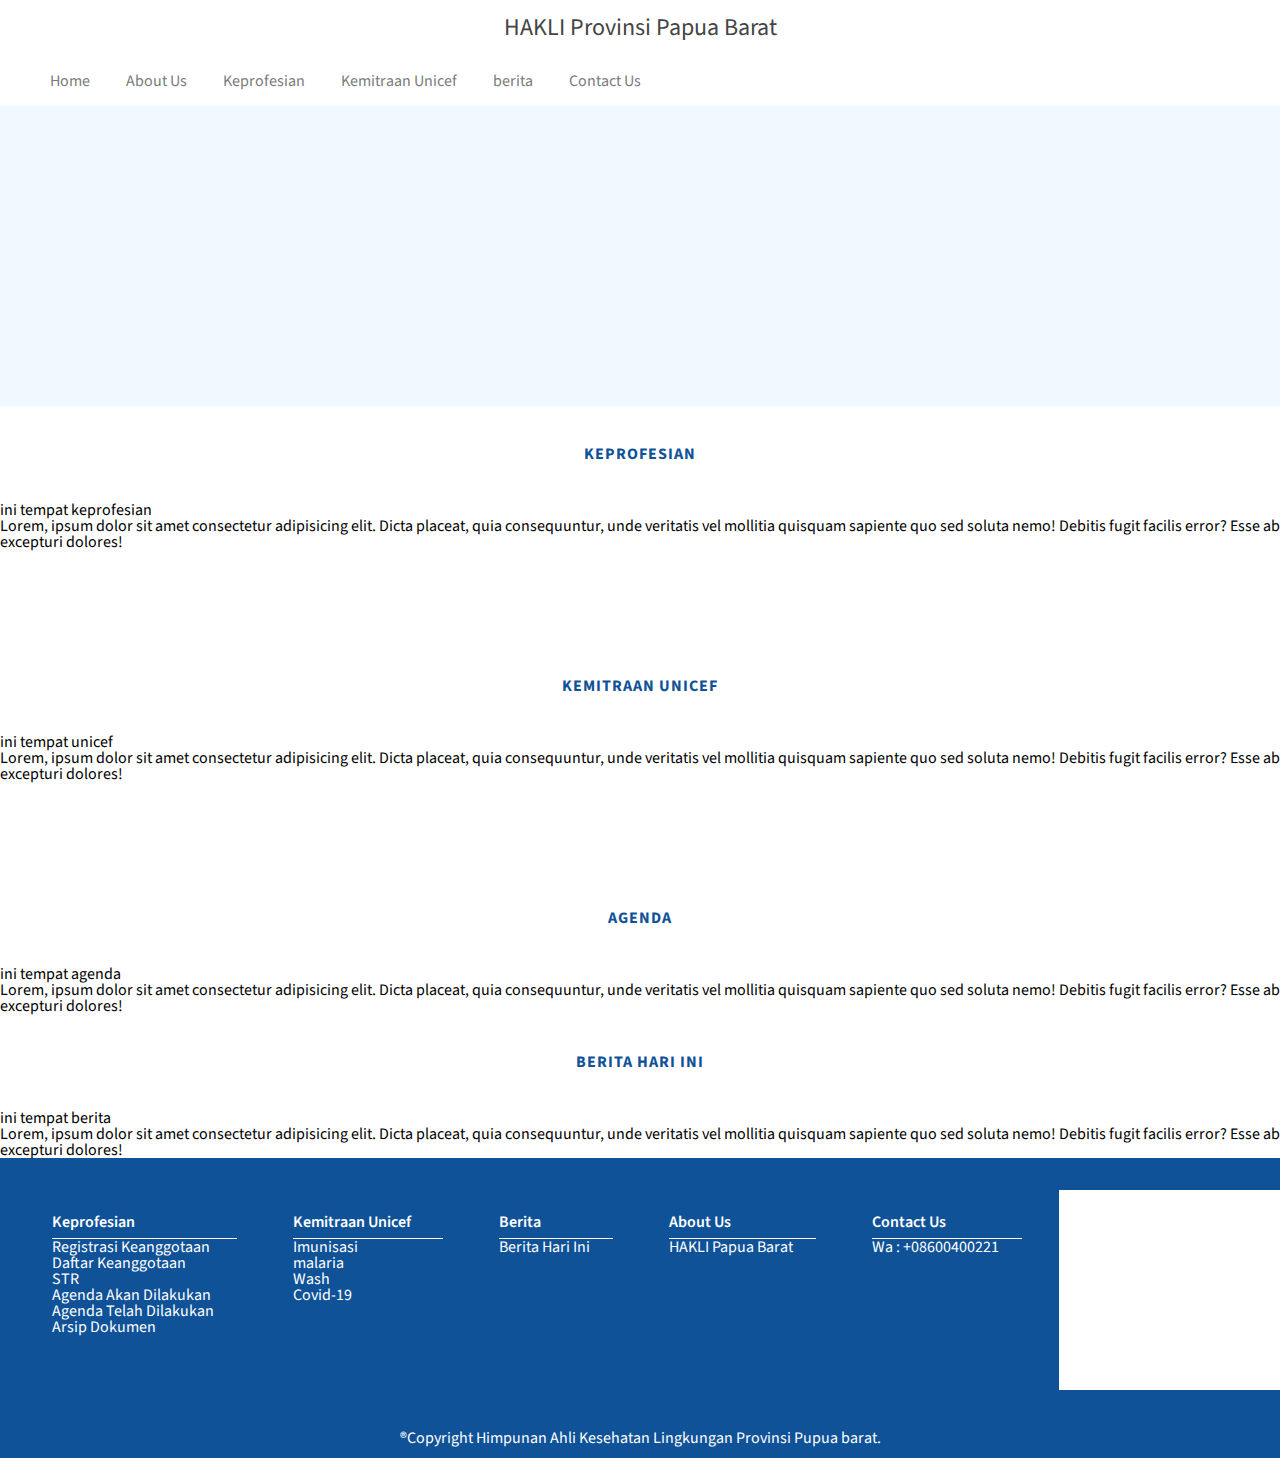
==== index.html @ b2d725c1 "migrasi file" ====
<!DOCTYPE html>
<html lang="en">

<head>

    <!-- Meta -->


    <meta charset="UTF-8">
    <meta http-equiv="X-UA-Compatible" content="IE=edge">
    <meta name="viewport" content="width=device-width, initial-scale=1.0">
    <meta name="description" content="Blog Site Template">
    <meta name="author" content="https://www.instagram.com/naufal_sunandar/">
    <!-- <link rel="shortcut icon" href="images/logo.png"> -->
    <title>Hakli template</title>

    <!-- reset CSS -->
    <link rel="stylesheet" href="./css/reset.css">

    <!-- Boostrap CSS -->
    <link href="https://cdn.jsdelivr.net/npm/bootstrap@5.1.1/dist/css/bootstrap.min.css" rel="stylesheet"
        integrity="sha384-F3w7mX95PdgyTmZZMECAngseQB83DfGTowi0iMjiWaeVhAn4FJkqJByhZMI3AhiU" crossorigin="anonymous">

    <!-- Costom CSS -->
    <link rel="stylesheet" href="./css/app.css">

    <!-- Costom font -->
    <link rel="preconnect" href="https://fonts.googleapis.com">
    <link rel="preconnect" href="https://fonts.gstatic.com" crossorigin>
    <link
        href="https://fonts.googleapis.com/css2?family=Source+Sans+Pro:ital,wght@0,200;0,300;0,400;0,600;0,700;0,900;1,200;1,300;1,400;1,600;1,700;1,900&display=swap"
        rel="stylesheet">

    <!-- script -->
    <script src="https://code.jquery.com/jquery-3.5.0.js"></script>

</head>

<body>

    <!-- tablet and desktop navbar -->
    <section class="kepala">
        <h2 class="tulisan-kepala">HAKLI Provinsi Papua Barat </h2>
    </section>
    <nav class="menubar">

        <a href="#">Home</a>
        <a href="#">About Us</a>
        <div class="dropdown">
            <a href="#">Keprofesian</a>
            <div class="kotak-dropdown">
                <section class="kiri">
                    <h3>Keanggotaaan</h3>
                    <a href="#">Registrasi Keanggotaan</a>
                    <a href="#">Daftar Keanggotaan</a>
                    <a href="#">STR</a>
                    <h3>Agenda</h3>
                    <a href="#">Agenda Akan Dilakukan</a>
                    <a href="#">Agenda Telah Dilakukan</a>
                    <h3>Dokumen</h3>
                    <a href="#">Arsip Dokumen</a>
                </section>
                <section class="kanan">
                    <img src="./images/unicef.png" alt="">
                </section>

            </div>
        </div>
        <div class="dropdown">
            <a href="#">Kemitraan Unicef</a>
            <div class="kotak-dropdown">
                <section class="kiri">
                    <h3>Program</h3>
                    <a href="#">Imunisasi</a>
                    <a href="#">Malaria</a>
                    <a href="#">Wash</a>
                    <a href="#">Covid-19</a>
                </section>
                <section class="kanan">
                    <img src="./images/unicef.png" alt="">
                </section>

            </div>
        </div>

        <a href="#">berita</a>
        <a href="#">Contact Us</a>
    </nav>
    <!-- mobile navbar -->
    <nav class="navbar navbar-expand-lg navbar-light">
        <div class="container-fluid">
            <a class="navbar-brand" href="#">HAKLI Papua Barat</a>
            <button class="navbar-toggler" type="button" data-bs-toggle="collapse"
                data-bs-target="#navbarSupportedContent" aria-controls="navbarSupportedContent" aria-expanded="false"
                aria-label="Toggle navigation">
                <span class="navbar-toggler-icon"></span>
            </button>
            <div class="collapse navbar-collapse" id="navbarSupportedContent">
                <ul class="navbar-nav me-auto mb-2 mb-lg-0">
                    <li class="nav-item">
                        <a class="nav-link" href="#">Home</a>
                    </li>
                    <li class="nav-item">
                        <a class="nav-link" href="#">About Us</a>
                    </li>
                    <li class="nav-item dropdown">
                        <a class="nav-link dropdown-toggle" href="#" id="navbarDropdown" role="button"
                            data-bs-toggle="dropdown" aria-expanded="false">
                            Keprofesian
                        </a>
                        <ul class="dropdown-menu" aria-labelledby="navbarDropdown">
                            <li>
                                <h3>Keanggotaan</h3>
                            </li>
                            <li><a class="dropdown-item" href="#">Registrasi Keanggotaan</a></li>
                            <li><a class="dropdown-item" href="#">Daftar Keanggotaan</a></li>
                            <li><a class="dropdown-item" href="#">STR</a></li>
                            <li>
                                <hr class="dropdown-divider">
                            </li>
                            <li>
                                <h3>Agenda</h3>
                            </li>
                            <li><a class="dropdown-item" href="#">Agenda Akan Dilakukan</a></li>
                            <li><a class="dropdown-item" href="#">Agenda Telah Dilakukan</a></li>
                            <li><a class="dropdown-item" href="#">Arsip Dokumen</a></li>
                        </ul>
                    </li>
                    <li class="nav-item dropdown">
                        <a class="nav-link dropdown-toggle" href="#" id="navbarDropdown" role="button"
                            data-bs-toggle="dropdown" aria-expanded="false">
                            Kemitraan Unicef
                        </a>
                        <ul class="dropdown-menu" aria-labelledby="navbarDropdown">
                            <li>
                                <h3>Program</h3>
                            </li>
                            <li><a class="dropdown-item" href="#">Imunisasi</a></li>
                            <li><a class="dropdown-item" href="#">Malaria</a></li>
                            <li><a class="dropdown-item" href="#">Wash</a></li>
                            <li><a class="dropdown-item" href="#">Covid-19</a></li>

                        </ul>
                    </li>
                    <li class="nav-item">
                        <a class="nav-link" href="#">berita</a>
                    </li>
                    <li class="nav-item">
                        <a class="nav-link" href="#">Contact Us</a>
                    </li>
                </ul>
                <form class="d-flex">
                    <input class="form-control me-2" type="search" placeholder="Search" aria-label="Search">
                    <button class="btn btn-outline-success" type="submit">Search</button>
                </form>
            </div>
        </div>
    </nav>

    <!-- ex -->
    <header class="container-fluid header">

    </header>

    <main class="container-fluid main">

        <!-- di bawah adalah space Dynamic -->
        <section class="container-fluid keprofesian">
            <h2>
                KEPROFESIAN
            </h2>
            <p>
                ini tempat keprofesian
            </p>
            <p>
                Lorem, ipsum dolor sit amet consectetur adipisicing elit. Dicta placeat, quia consequuntur, unde
                veritatis vel mollitia quisquam sapiente quo sed soluta nemo! Debitis fugit facilis error? Esse ab
                excepturi dolores!
            </p>
        </section>

        <!-- di atas adalah space Dynamic -->
        <section class="container-fluid unicef">
            <h2>
                KEMITRAAN UNICEF
            </h2>
            <p>
                ini tempat unicef
            </p>
            <p>
                Lorem, ipsum dolor sit amet consectetur adipisicing elit. Dicta placeat, quia consequuntur, unde
                veritatis vel mollitia quisquam sapiente quo sed soluta nemo! Debitis fugit facilis error? Esse ab
                excepturi dolores!

            </p>
        </section>

        <!-- di bawah adalah space Dynamic  -->
        <section class="container-fluid agenda">
            <h2>
                AGENDA
            </h2>
            <p>
                ini tempat agenda
            </p>
            <p>
                Lorem, ipsum dolor sit amet consectetur adipisicing elit. Dicta placeat, quia consequuntur, unde
                veritatis vel mollitia quisquam sapiente quo sed soluta nemo! Debitis fugit facilis error? Esse ab
                excepturi dolores!
            </p>
        </section>
        <section class="container-fluid berita">
            <H2>
                BERITA HARI INI
            </H2>
            <p>
                ini tempat berita
            </p>
            <p>
                Lorem, ipsum dolor sit amet consectetur adipisicing elit. Dicta placeat, quia consequuntur, unde
                veritatis vel mollitia quisquam sapiente quo sed soluta nemo! Debitis fugit facilis error? Esse ab
                excepturi dolores!
            </p>

        </section>
        <!-- di atas adalah space Dynamic -->
    </main>

    <footer class="container-fluid footer">
        <section class="informasi">
            <section class="navigation">
                <section class="sub-nav">
                    <h3>Keprofesian</h3>

                    <a href="#">Registrasi Keanggotaan</a>
                    <a href="#">Daftar Keanggotaan</a>
                    <a href="#">STR</a>
                    <a href="#">Agenda Akan Dilakukan</a>
                    <a href="#">Agenda Telah Dilakukan</a>
                    <a href="#">Arsip Dokumen</a>
                </section>

                <section class="sub-nav">
                    <h3>Kemitraan Unicef</h3>
                    <a href="#">Imunisasi</a>
                    <a href="#">malaria</a>
                    <a href="#">Wash</a>
                    <a href="#">Covid-19</a>
                </section>

                <section class="sub-nav">
                    <h3>Berita</h3>
                    <a href="#">Berita Hari Ini</a>
                </section>
                <section class="sub-nav">
                    <h3>About Us</h3>
                    <a href="#">HAKLI Papua Barat</a>

                </section>
                <section class="sub-nav">
                    <h3>Contact Us</h3>
                    <p>Wa : +08600400221</p>
                </section>

            </section>
            <section class="logo">
                <p>
                    ini tempat logo hakli
                </p>
            </section>
        </section>
        <section class="container-fluid copyright">
            <p>
                ®Copyright Himpunan Ahli Kesehatan Lingkungan Provinsi Pupua barat.
            </p>

        </section>

    </footer>

    <!-- Boostrap JS -->
    <script src="https://cdn.jsdelivr.net/npm/@popperjs/core@2.9.3/dist/umd/popper.min.js"
        integrity="sha384-W8fXfP3gkOKtndU4JGtKDvXbO53Wy8SZCQHczT5FMiiqmQfUpWbYdTil/SxwZgAN"
        crossorigin="anonymous"></script>
    <script src="https://cdn.jsdelivr.net/npm/bootstrap@5.1.1/dist/js/bootstrap.min.js"
        integrity="sha384-skAcpIdS7UcVUC05LJ9Dxay8AXcDYfBJqt1CJ85S/CFujBsIzCIv+l9liuYLaMQ/"
        crossorigin="anonymous"></script>

</body>

</html>
---- css/app.css ----
/* Small devices (landscape phones, 576px and up) */
@media (min-width: 375px) {

    .main{
        width: 100%;
    }

    body{
        font-family: 'Source Sans Pro', sans-serif;
    
    }
    
    container-fluid{
        min-height: 200px;
        background-color: antiquewhite;
    }
    
    
    h1, h2, h3{
        font-family: 'Source Sans Pro', sans-serif;
    }
    
    main{
        min-height: 500px;
    }
    
    main .tulisan{
        padding: 3em;
    
    }

    /* navigasi default dan hp */
    .menubar{
        display: flex;
        flex-direction: row;
        align-items: center;
        justify-content: flex-start;
        background-color: #ffffff;
        padding: 0 2rem;
        min-height: 50px;
        /* border-bottom: 1px solid rgba(112, 195, 255, 0.507); */
       
    
    }
    
    nav a{
        
        height: auto;
        font-size: medium;
        font-weight: 400;
        text-decoration: none;
        padding: 0 10px;
        /* background-color: pink; */
        margin: 0.5rem ;
        color: rgb(123, 123, 123);
        /* background-color: #b64a4a; */
        margin-top: 0;
        margin-bottom: 0;
    
        /* experiment */
        /* background-color: red; */
        display: flex;
        justify-content: center;
        align-items: center;
        /* min-height: 50px; */
        padding: 0 10px;
    }
    
    nav a:hover{
       
        color: rgb(123, 123, 123);
         /* experiment */
        /* background-color: rgb(255, 255, 255); */
    }
    
    
    .dropdown a{
        margin-top: 0;
        margin-bottom: 0;
    }
    
    .kiri h3{
    font-size: medium;
    font-weight: 600;
    margin-bottom: 0;
    color: #71c4ff;
    
    }
    
    
    
    .kotak-dropdown a{
    color: rgb(32, 117, 190);
    height: 2rem;
    }
    
    .kotak-dropdown{
        border-top: 3px solid #71c4ff;
        display: none;
        position: absolute;
        /* top: 40px; */
        min-width: 600px;
        height: auto;
        background-color: rgb(248, 248, 248);
        margin-right: 100px;
        
       
    }
    
    .dropdown:hover .kotak-dropdown {
        display: flex;
        box-shadow: 8px 8px 5px 0.8px rgba(157, 157, 245, 0.1);
        
    
    }
    
    .kotak-dropdown .kiri{
        display: flex;
        flex-grow: 1;
        flex-direction: column;
        background-color: #FBFBFB;
        padding: 1em;
        /* padding-right: 3em; */

    }
    
    .kotak-dropdown .kiri a{
        color :rgb(123, 123, 123);
        display: flex;
        align-items: center;
        justify-content: flex-start;
        margin: 0.1rem;
        font-size: medium;
        font-weight: 400;
        text-decoration: none;
        padding: 10px 20px;
        /* transition: background-color 0.3s, color 0.3s; */
      
     
    }
    .kotak-dropdown .kiri a:hover{
        background-color: #71c4ff;
        color: white;
     
    }
    
    .kotak-dropdown .kanan{
        display: flex;
        flex-grow: 1;
        flex-direction: column;
        background-color: rgb(255, 255, 255);
        align-items: center;
        justify-content: center;
        /* min-width: 100px;
        min-height: 100px; */
        padding: 3em 1em;
    }

    img{
        width: 10rem;
    }

    /* ini kalau jadi */
    .kepala{
        display: flex;
        align-items: center;
        justify-content: center;
        padding: 1rem;
        background-color: #ffffff;
        /* border-bottom: 3px solid rgb(241, 241, 241) ; */

    }

    .tulisan-kepala{
        color: rgb(68, 68, 68);
        font-size: 1.5rem;
        font-weight: 400;
        
}
    /* navigasi tablet dan desktop */


    .bg-light{
        background-color: white;
    }
    
    .navbar-toggler {
    border: 0;
    }
    .navbar-light .navbar-toggler{
        border-color: 0;
    }
    
    



    main .tulisan p{
    
    }
    .main h2{
        text-align: center;
        letter-spacing: 1px;
        font-weight: 700;
        color: #0F5298;
        margin-bottom: 1rem;
        padding: 0.5em 0.8em;
        margin : 2em;
    
    }
    
    .header{
        display: flex;
        align-items: flex-start;
        justify-content: end;
        background-color:#f0f9ff;
        min-height: 300px;
        padding: 0;
    }
    
    
    
    .main{
        background-color: white;
    }
    
    .keprofesian{
        min-height: 200px;
    }
    
    .unicef{
        min-height: 200px;
    }
    
    .agenda{
        background-color: rgb(255, 255, 255);
        min-height: 100px;
    }
    
    .berita{
        min-height: 100px;
    }
    
    .footer{
        display: flexbox;
        flex-direction: row;
        flex-wrap: wrap;
        justify-content:space-between;
        background-color: #0F5298;
        min-height: 300px;
    
        padding: 0;
    }
    
    .footer p{
        color: white;
    }
    
    .informasi{
        width: 100%;
        min-height: 200px;
        margin: 0 auto;
        display: flex;
        flex-direction: row;
        justify-content:space-between;
        flex-wrap: wrap;
        padding: 2rem;
    
    }
    
    .navigation{
        flex-grow: 1;
        margin: 0;
        display: flex;
        flex-direction: row;
        justify-content:flex-start;
        align-items: flex-start;
        flex-wrap: wrap;
    }
    
    
    .navigation .sub-nav{
    display: flex;
    flex-wrap: wrap;
    flex-direction: column;
    margin: 0 20px;
    padding-right: 1em;
    min-height:max-content;

    }
    
    .navigation .sub-nav > h3{
        color: rgb(255, 255, 255);
        font-size: medium;
        font-weight: 600;
        border-bottom: 0.5px solid white;
        padding: 0.5em;
        
    }
    .navigation .sub-nav a{
        text-decoration: none;
        color: white;
    }
    .navigation .sub-nav a:hover{
        text-decoration: underline;
    }
    
    
    .logo{
        display: flex;
        flex-grow: 1;
    
        min-height: 200px;
        background-color: white;
    
    }
    
    .copyright{
        display: flex;
        justify-content: center;
        align-items: center;
        flex-wrap: wrap;
    }
    
    .copyright p{
       text-align: center;
       margin-bottom: 0;
       padding: 0.5em;
      
    }

    /* ini krusial */
    .keren{
        height: 100px;
        width: 100px;
        background-color: red;
        visibility: hidden;
        
    }

    /* ini krusial */
    .menubar{
        display: none;
    }
    .kepala{
        display: none;
    }

    /* costumisasi mobile */
    .navigation .sub-nav{
       flex-grow: 1;
        }
    .navigation .sub-nav{
    flex-grow: 1;
    }
    .navigation .sub-nav h3{
        padding-left: 0;
        margin-top: 1em;
        }
         
    
 }

/* Medium devices (tablets, 768px and up) */
@media (min-width: 768px) {
    .main{
        width: 100%;
    }

 /* ini krusial */
.navbar{
     display: none;
 }
 .menubar{
    display: flex;
}
.kepala{
    display: flex;
}
    

}

/* Large devices (desktops, 992px and up) */
@media (min-width: 992px) {


}

/* Extra large devices (large desktops, 1200px and up) */
@media (min-width: 1200px) {


}
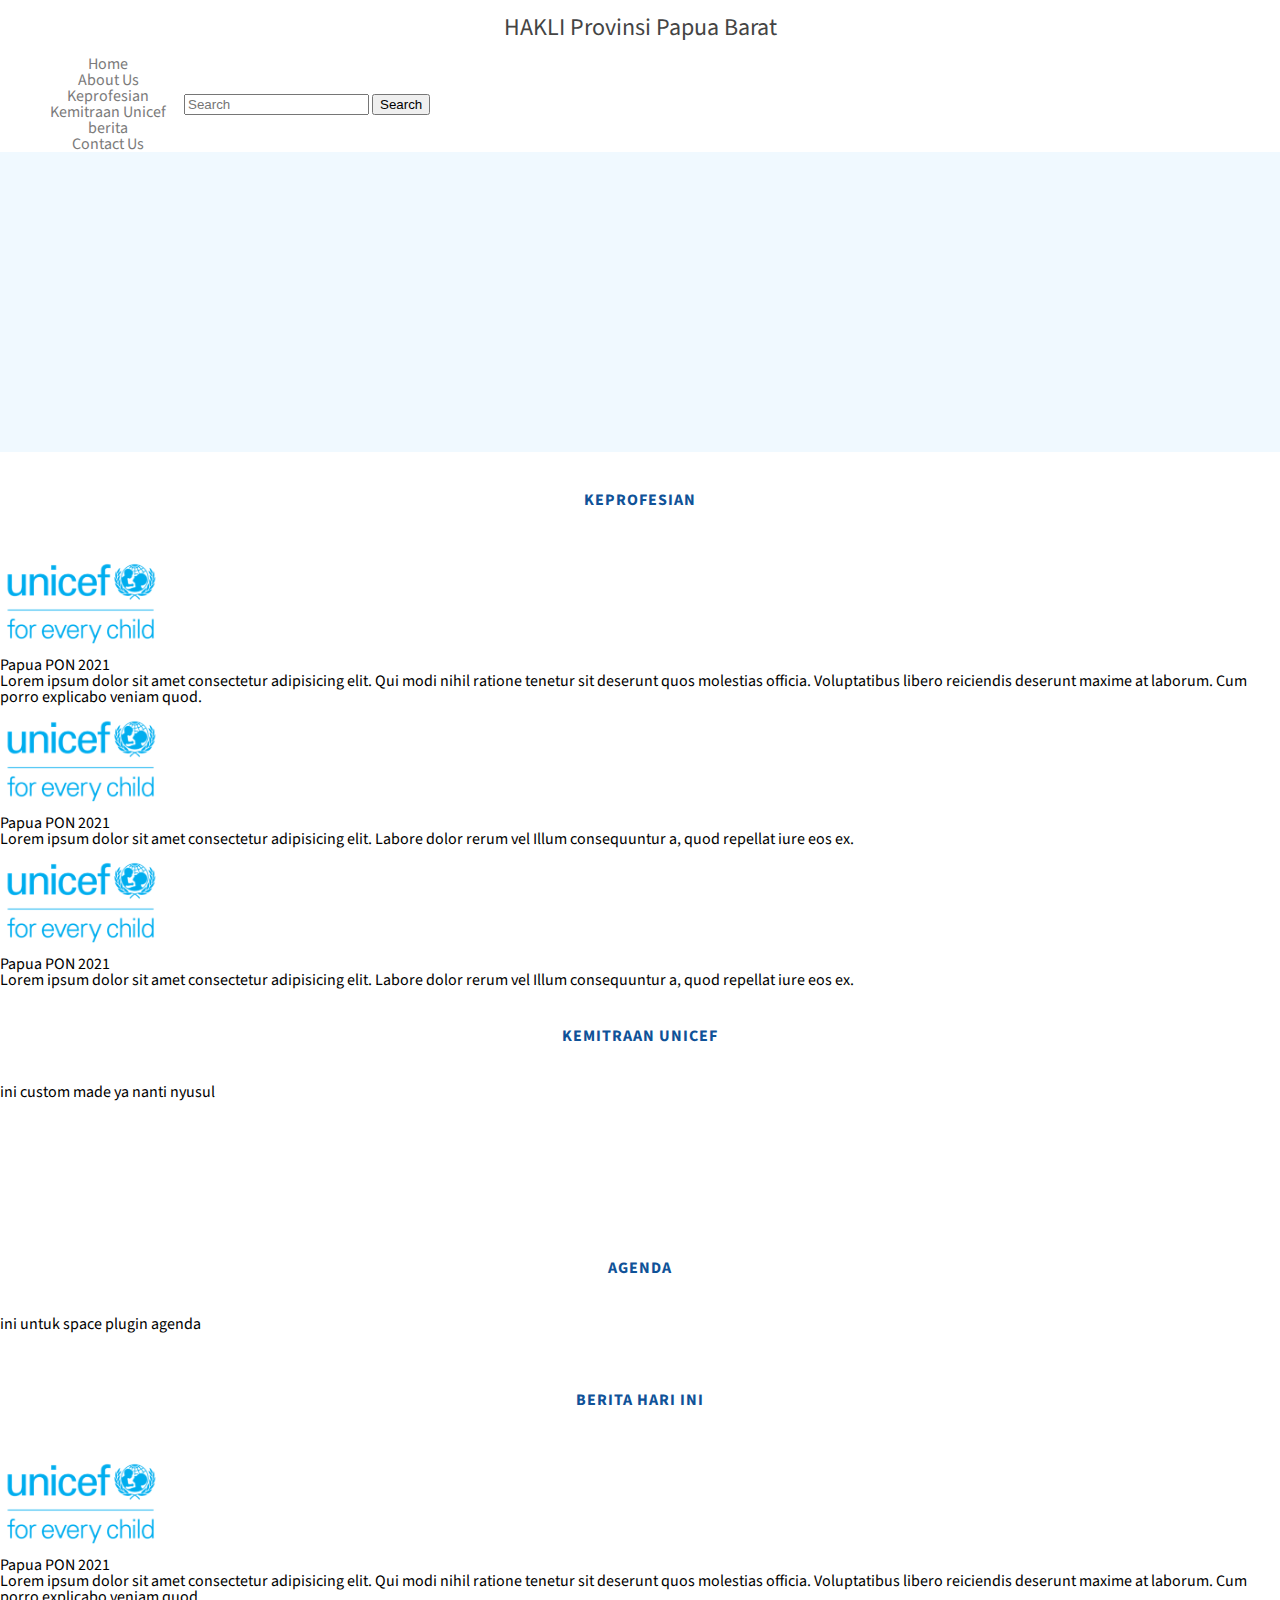
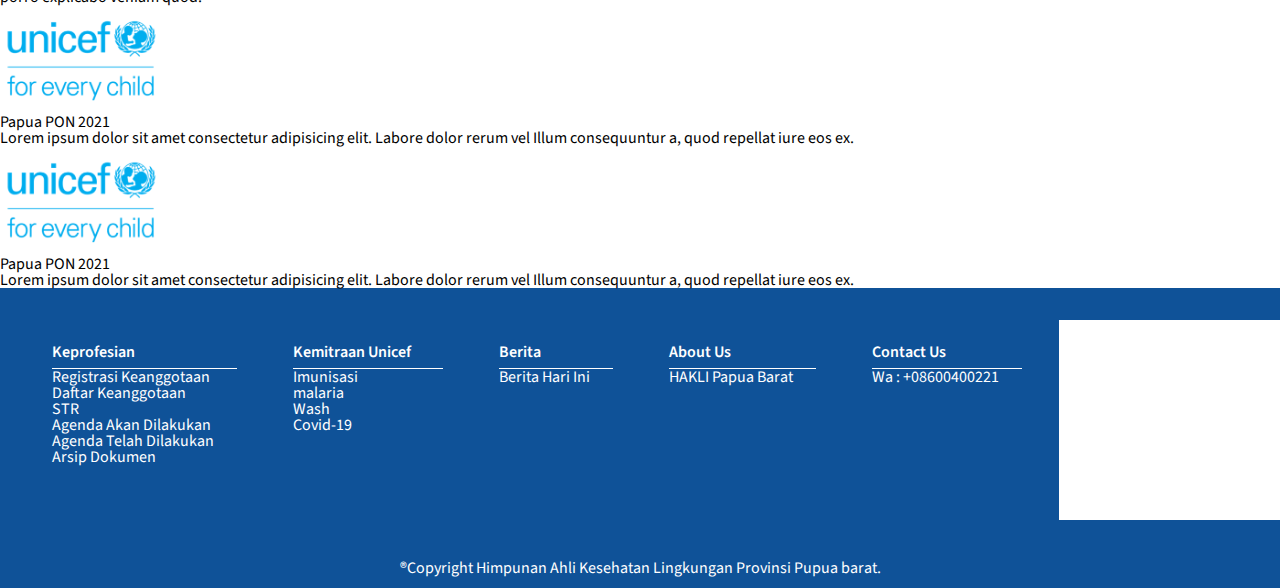
==== commit 8e256c9d: "finishing - theme ada di repo PHTheme2" ====
--- a/index.html
+++ b/index.html
@@ -21,6 +21,9 @@
     <link href="https://cdn.jsdelivr.net/npm/bootstrap@5.1.1/dist/css/bootstrap.min.css" rel="stylesheet"
         integrity="sha384-F3w7mX95PdgyTmZZMECAngseQB83DfGTowi0iMjiWaeVhAn4FJkqJByhZMI3AhiU" crossorigin="anonymous">
 
+    <!--custom icon  -->
+    <link rel="stylesheet" href="https://pro.fontawesome.com/releases/v5.10.0/css/all.css"
+        integrity="sha384-AYmEC3Yw5cVb3ZcuHtOA93w35dYTsvhLPVnYs9eStHfGJvOvKxVfELGroGkvsg+p" crossorigin="anonymous" />
     <!-- Costom CSS -->
     <link rel="stylesheet" href="./css/app.css">
 
@@ -43,48 +46,58 @@
         <h2 class="tulisan-kepala">HAKLI Provinsi Papua Barat </h2>
     </section>
     <nav class="menubar">
-
-        <a href="#">Home</a>
-        <a href="#">About Us</a>
-        <div class="dropdown">
-            <a href="#">Keprofesian</a>
-            <div class="kotak-dropdown">
-                <section class="kiri">
-                    <h3>Keanggotaaan</h3>
-                    <a href="#">Registrasi Keanggotaan</a>
-                    <a href="#">Daftar Keanggotaan</a>
-                    <a href="#">STR</a>
-                    <h3>Agenda</h3>
-                    <a href="#">Agenda Akan Dilakukan</a>
-                    <a href="#">Agenda Telah Dilakukan</a>
-                    <h3>Dokumen</h3>
-                    <a href="#">Arsip Dokumen</a>
-                </section>
-                <section class="kanan">
-                    <img src="./images/unicef.png" alt="">
-                </section>
-
-            </div>
+        <div class="menubar-kanan">
+            <a href="#">Home</a>
+            <a href="#">About Us</a>
+            <div class="dropdown">
+                <a href="#">Keprofesian <i class="fas fa-angle-down"></i></a>
+                <div class="kotak-dropdown">
+                    <section class="kiri">
+                        <h3>Keanggotaaan</h3>
+                        <a href="#">Registrasi Keanggotaan</a>
+                        <a href="#">Daftar Keanggotaan</a>
+                        <a href="#">STR</a>
+                        <h3>Agenda</h3>
+                        <a href="#">Agenda Akan Dilakukan</a>
+                        <a href="#">Agenda Telah Dilakukan</a>
+                        <h3>Dokumen</h3>
+                        <a href="#">Arsip Dokumen</a>
+                    </section>
+                    <section class="kanan">
+                        <img src="./images/unicef.png" alt="">
+                    </section>
+
+                </div>
+            </div>
+            <div class="dropdown">
+                <a href="#">Kemitraan Unicef <i class="fas fa-angle-down"></i></a>
+                <div class="kotak-dropdown">
+                    <section class="kiri">
+                        <h3>Program</h3>
+                        <a href="#">Imunisasi</a>
+                        <a href="#">Malaria</a>
+                        <a href="#">Wash</a>
+                        <a href="#">Covid-19</a>
+                    </section>
+                    <section class="kanan">
+                        <img src="./images/unicef.png" alt="">
+                    </section>
+
+                </div>
+            </div>
+
+            <a href="#">berita</a>
+            <a href="#">Contact Us</a>
         </div>
-        <div class="dropdown">
-            <a href="#">Kemitraan Unicef</a>
-            <div class="kotak-dropdown">
-                <section class="kiri">
-                    <h3>Program</h3>
-                    <a href="#">Imunisasi</a>
-                    <a href="#">Malaria</a>
-                    <a href="#">Wash</a>
-                    <a href="#">Covid-19</a>
-                </section>
-                <section class="kanan">
-                    <img src="./images/unicef.png" alt="">
-                </section>
-
-            </div>
+        <div class="menubar-kiri">
+
         </div>
 
-        <a href="#">berita</a>
-        <a href="#">Contact Us</a>
+
+        <form class="d-flex">
+            <input class="form-control me-2" type="search" placeholder="Search" aria-label="Search">
+            <button class="btn cari" type="submit">Search</button>
+        </form>
     </nav>
     <!-- mobile navbar -->
     <nav class="navbar navbar-expand-lg navbar-light">
@@ -116,9 +129,6 @@
                             <li><a class="dropdown-item" href="#">Daftar Keanggotaan</a></li>
                             <li><a class="dropdown-item" href="#">STR</a></li>
                             <li>
-                                <hr class="dropdown-divider">
-                            </li>
-                            <li>
                                 <h3>Agenda</h3>
                             </li>
                             <li><a class="dropdown-item" href="#">Agenda Akan Dilakukan</a></li>
@@ -166,17 +176,59 @@
 
         <!-- di bawah adalah space Dynamic -->
         <section class="container-fluid keprofesian">
+
             <h2>
                 KEPROFESIAN
             </h2>
-            <p>
-                ini tempat keprofesian
-            </p>
-            <p>
-                Lorem, ipsum dolor sit amet consectetur adipisicing elit. Dicta placeat, quia consequuntur, unde
-                veritatis vel mollitia quisquam sapiente quo sed soluta nemo! Debitis fugit facilis error? Esse ab
-                excepturi dolores!
-            </p>
+
+            <div class="berita-space">
+
+                <div class="berita-kotak">
+                    <div class="berita-gambar">
+                        <img src="./images/unicef.png" alt="">
+                    </div>
+                    <div class="berita-tulisan">
+                        <section class="berita-judul">
+                            <h3>Papua PON 2021</h3>
+                        </section>
+                        <section class="berita-paragraf">
+                            Lorem ipsum dolor sit amet consectetur adipisicing elit. Qui modi nihil ratione tenetur sit
+                            deserunt quos molestias officia. Voluptatibus libero reiciendis deserunt maxime at laborum.
+                            Cum porro explicabo veniam quod.
+                        </section>
+                    </div>
+                </div>
+                <div class="berita-kotak">
+                    <div class="berita-gambar">
+                        <img src="./images/unicef.png" alt="">
+                    </div>
+                    <div class="berita-tulisan">
+                        <section class="berita-judul">
+                            <h3>Papua PON 2021</h3>
+                        </section>
+                        <section class="berita-paragraf">
+                            Lorem ipsum dolor sit amet consectetur adipisicing elit. Labore dolor rerum vel Illum
+                            consequuntur a, quod repellat iure eos ex.
+                        </section>
+                    </div>
+                </div>
+                <div class="berita-kotak">
+                    <div class="berita-gambar">
+                        <img src="./images/unicef.png" alt="">
+                    </div>
+                    <div class="berita-tulisan">
+                        <section class="berita-judul">
+                            <h3>Papua PON 2021</h3>
+                        </section>
+                        <section class="berita-paragraf">
+                            Lorem ipsum dolor sit amet consectetur adipisicing elit. Labore dolor rerum vel Illum
+                            consequuntur a, quod repellat iure eos ex.
+                        </section>
+                    </div>
+                </div>
+
+
+            </div>
         </section>
 
         <!-- di atas adalah space Dynamic -->
@@ -184,15 +236,9 @@
             <h2>
                 KEMITRAAN UNICEF
             </h2>
-            <p>
-                ini tempat unicef
-            </p>
-            <p>
-                Lorem, ipsum dolor sit amet consectetur adipisicing elit. Dicta placeat, quia consequuntur, unde
-                veritatis vel mollitia quisquam sapiente quo sed soluta nemo! Debitis fugit facilis error? Esse ab
-                excepturi dolores!
-
-            </p>
+            <div class="costom-unicef">
+                ini custom made ya nanti nyusul
+            </div>
         </section>
 
         <!-- di bawah adalah space Dynamic  -->
@@ -200,27 +246,62 @@
             <h2>
                 AGENDA
             </h2>
-            <p>
-                ini tempat agenda
-            </p>
-            <p>
-                Lorem, ipsum dolor sit amet consectetur adipisicing elit. Dicta placeat, quia consequuntur, unde
-                veritatis vel mollitia quisquam sapiente quo sed soluta nemo! Debitis fugit facilis error? Esse ab
-                excepturi dolores!
-            </p>
+            <div class="costom-agenda">
+                ini untuk space plugin agenda
+            </div>
         </section>
         <section class="container-fluid berita">
             <H2>
                 BERITA HARI INI
             </H2>
-            <p>
-                ini tempat berita
-            </p>
-            <p>
-                Lorem, ipsum dolor sit amet consectetur adipisicing elit. Dicta placeat, quia consequuntur, unde
-                veritatis vel mollitia quisquam sapiente quo sed soluta nemo! Debitis fugit facilis error? Esse ab
-                excepturi dolores!
-            </p>
+            <div class="berita-space">
+
+                <div class="berita-kotak">
+                    <div class="berita-gambar">
+                        <img src="./images/unicef.png" alt="">
+                    </div>
+                    <div class="berita-tulisan">
+                        <section class="berita-judul">
+                            <h3>Papua PON 2021</h3>
+                        </section>
+                        <section class="berita-paragraf">
+                            Lorem ipsum dolor sit amet consectetur adipisicing elit. Qui modi nihil ratione tenetur sit
+                            deserunt quos molestias officia. Voluptatibus libero reiciendis deserunt maxime at laborum.
+                            Cum porro explicabo veniam quod.
+                        </section>
+                    </div>
+                </div>
+                <div class="berita-kotak">
+                    <div class="berita-gambar">
+                        <img src="./images/unicef.png" alt="">
+                    </div>
+                    <div class="berita-tulisan">
+                        <section class="berita-judul">
+                            <h3>Papua PON 2021</h3>
+                        </section>
+                        <section class="berita-paragraf">
+                            Lorem ipsum dolor sit amet consectetur adipisicing elit. Labore dolor rerum vel Illum
+                            consequuntur a, quod repellat iure eos ex.
+                        </section>
+                    </div>
+                </div>
+                <div class="berita-kotak">
+                    <div class="berita-gambar">
+                        <img src="./images/unicef.png" alt="">
+                    </div>
+                    <div class="berita-tulisan">
+                        <section class="berita-judul">
+                            <h3>Papua PON 2021</h3>
+                        </section>
+                        <section class="berita-paragraf">
+                            Lorem ipsum dolor sit amet consectetur adipisicing elit. Labore dolor rerum vel Illum
+                            consequuntur a, quod repellat iure eos ex.
+                        </section>
+                    </div>
+                </div>
+
+
+            </div>
 
         </section>
         <!-- di atas adalah space Dynamic -->
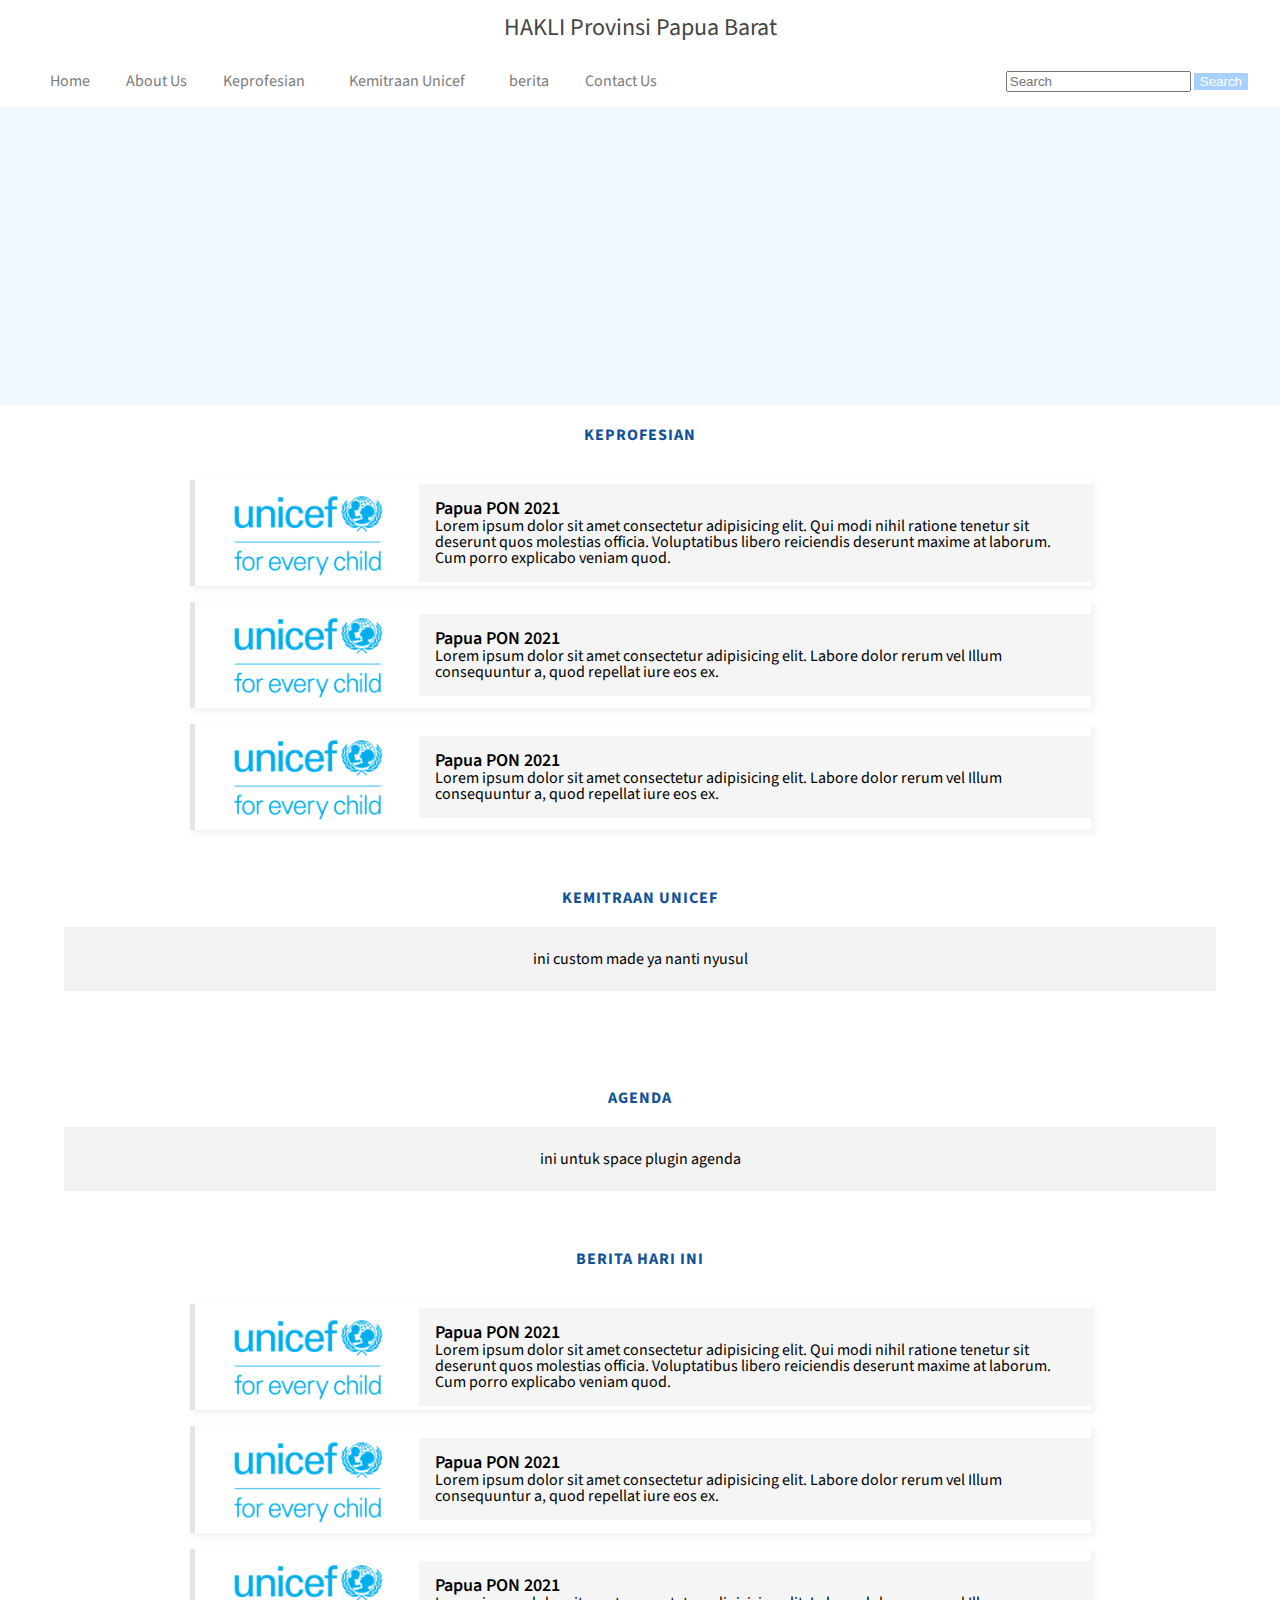
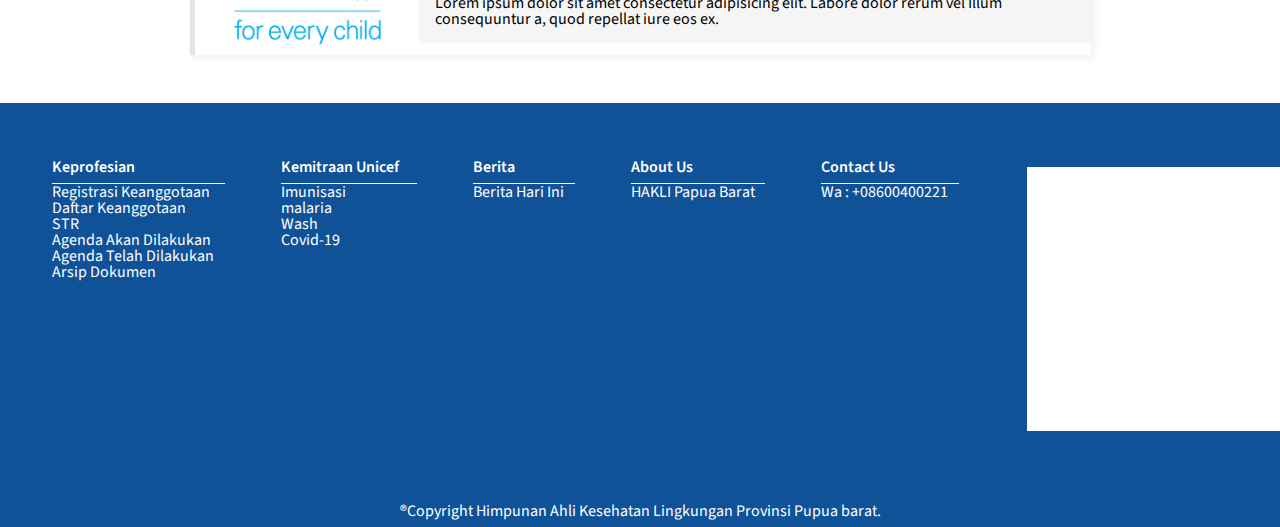
==== commit 64407a51: "cleaning the ui" ====
--- a/index.html
+++ b/index.html
@@ -236,7 +236,7 @@
             <h2>
                 KEMITRAAN UNICEF
             </h2>
-            <div class="costom-unicef">
+            <div class="custom-unicef">
                 ini custom made ya nanti nyusul
             </div>
         </section>
@@ -246,7 +246,7 @@
             <h2>
                 AGENDA
             </h2>
-            <div class="costom-agenda">
+            <div class="custom-agenda">
                 ini untuk space plugin agenda
             </div>
         </section>
--- a/css/app.css
+++ b/css/app.css
@@ -1,3 +1,15 @@
+/* 
+Template ini dibuat untuk HAKLI Provinsi papua barat.
+
+Theme Name :HakliPB
+Text Domain : HakliPB
+Version : 1.0
+tags : simple, responsive, professional
+Author : Naufal Sunandar
+Author URL : https://www.instagram.com/naufal_sunandar/
+
+
+*/
 
 /* Small devices (landscape phones, 576px and up) */
 @media (min-width: 375px) {
@@ -26,8 +38,30 @@
     }
     
     main .tulisan{
-        padding: 3em;
-    
+        padding: 1em 4em;
+        min-height: 200px;
+        display: flex;
+        align-items: center;
+        justify-content: center;
+        flex-direction: column;
+
+    }
+    .custom-kategori{
+        display: flex;
+        align-items: center;
+        justify-content: center;
+        background-color: #f2f2f2;
+        width: 90%;
+        height: 4rem;
+    }
+
+    .custom-komentar{
+        display: flex;
+        align-items: center;
+        justify-content: center;
+        background-color: #f2f2f2;
+        width: 90%;
+        height: 4rem;
     }
 
     /* navigasi default dan hp */
@@ -35,15 +69,28 @@
         display: flex;
         flex-direction: row;
         align-items: center;
-        justify-content: flex-start;
+        justify-content: space-between;
         background-color: #ffffff;
         padding: 0 2rem;
         min-height: 50px;
         /* border-bottom: 1px solid rgba(112, 195, 255, 0.507); */
-       
-    
-    }
-    
+    
+    
+    }
+
+    
+    .menubar-kanan{
+        display: flex;
+        flex-direction: row;
+        align-items: center;
+        justify-content: flex-start;
+    }
+    .menubar-kiri{}  
+
+    i{
+        padding-left: 0.5em;
+    }
+
     nav a{
         
         height: auto;
@@ -179,8 +226,6 @@
         
 }
     /* navigasi tablet dan desktop */
-
-
     .bg-light{
         background-color: white;
     }
@@ -191,11 +236,7 @@
     .navbar-light .navbar-toggler{
         border-color: 0;
     }
-    
-    
-
-
-
+  
     main .tulisan p{
     
     }
@@ -206,10 +247,57 @@
         color: #0F5298;
         margin-bottom: 1rem;
         padding: 0.5em 0.8em;
-        margin : 2em;
-    
-    }
-    
+        margin : 0.8em 2em;
+    
+    }
+
+    .berita-space{
+    display: flex;
+    flex-wrap: wrap;
+    flex-direction: column;
+    /* background-color: #f0f0f0; */
+    align-items: center;
+    justify-content: space-around;
+    }
+
+    .berita-kotak{
+    display: flex;
+    width: 100%;
+    flex-direction: column;
+    align-items: center;
+    /* background-color: #0F5298; */
+    /* padding: 4rem; */
+    align-items: center;
+    justify-content: center;
+    /* padding-bottom: 0.5rem; */
+    border-top: 4px solid #e1e1e1  ;
+    margin-top: 1rem;
+    box-shadow:  3px 3px 5px 1px rgba(196, 196, 196, 0.2);;
+    }
+    
+    .berita-gambar{
+        width: 100%;
+        background-color: white;
+        /* min-height: 4rem; */
+        height: 100%;
+        display: flex;
+        align-items: center;
+        justify-content: center;
+
+    }
+
+    .berita-tulisan{
+        width: 100%;
+        background-color: #f5f5f5;
+        height: 100%;
+        padding: 1rem;
+
+    }
+.berita-tulisan .berita-judul h3{
+font-size: large;
+font-weight: 600;
+}
+
     .header{
         display: flex;
         align-items: flex-start;
@@ -231,15 +319,40 @@
     
     .unicef{
         min-height: 200px;
-    }
-    
+        display: flex;
+        align-items: center;
+        justify-content: center;
+        flex-direction: column;
+    }
+    
+    .custom-unicef{
+        display: flex;
+        align-items: center;
+        justify-content: center;
+        background-color: #f2f2f2;
+        width: 90%;
+        height: 4rem;
+    }
+
     .agenda{
-        background-color: rgb(255, 255, 255);
-        min-height: 100px;
+        min-height: 200px;
+        display: flex;
+        align-items: center;
+        justify-content: center;
+        flex-direction: column;
+
+    }
+    .custom-agenda{
+        display: flex;
+        align-items: center;
+        justify-content: center;
+        background-color: #f2f2f2;
+        width: 90%;
+        height: 4rem;
     }
     
     .berita{
-        min-height: 100px;
+        margin-bottom: 3rem;
     }
     
     .footer{
@@ -358,42 +471,130 @@
         padding-left: 0;
         margin-top: 1em;
         }
+
+    .dropdown-menu li h3{
+        color: #71c4ff;;
+        font-size: 1.2em;
+        padding-left: 1em;
+    }
+    .cari{
+        border: none;
+        background-color: #a6d1ff;
+        color: white;
+    }
+
+    .cari:hover{
+        background-color: #0F5298;
+        color: white;
+        border: none;
+        box-shadow: none;
+    }
+    .cari:active{
+        background-color: #0F5298;
+        color: white;
+    }
+
+    .logo {
+        margin: 2rem;
+        padding: 2rem;
+    }
+
          
     
+}
+ /* Medium devices (tablets, 768px and up) */
+ @media (min-width: 768px) {
+     .main{
+         width: 100%;
+     }
+ 
+  /* ini krusial */
+    html{
+        margin: 0;
+    }
+    .navbar{
+        display: none;
+    }
+    .menubar{
+        display: flex;
+    }
+    .kepala{
+        display: flex;
+    }
+        
+
+    /* kotumisasi keprofesian */
+
+    .berita-kotak{
+        display: flex;
+        width: 70%;
+        flex-direction: row;
+        align-items: center;
+        /* background-color: #0F5298; */
+        /* padding: 4rem; */
+        align-items: center;
+        justify-content:center;
+        /* padding-bottom: 0.5rem; */
+        border-top: 0 ;
+        border-left: 5px solid #e4e4e4  ;
+        margin-top: 1rem;
+        }
+        
+        .berita-gambar{
+            flex-grow: 0.2;
+            width:auto;
+            padding: 0 2rem;
+            background-color: white;
+            /* min-height: 4rem; */
+            /* height: 100%; */
+            display: flex;
+            flex-wrap: wrap;
+            align-items: center;
+            justify-content: flex-start;
+            
+    
+        }
+    
+        .berita-tulisan{
+            flex-grow: 3;
+            background-color: #f5f5f5;
+            height: 100%;
+            padding: 1rem;
+    
+        }
+    
  }
-
-/* Medium devices (tablets, 768px and up) */
-@media (min-width: 768px) {
-    .main{
-        width: 100%;
-    }
-
- /* ini krusial */
-.navbar{
-     display: none;
+ 
+ /* Large devices (desktops, 992px and up) */
+ @media (min-width: 992px) {
+    /* ini krusial */
+    .navbar{
+        display: none;
+    }
+    .menubar{
+        display: flex;
+    }
+    .kepala{
+        display: flex;
+    }
+
+
+    
+ 
  }
- .menubar{
-    display: flex;
-}
-.kepala{
-    display: flex;
-}
-    
-
-}
-
-/* Large devices (desktops, 992px and up) */
-@media (min-width: 992px) {
-
-
-}
-
-/* Extra large devices (large desktops, 1200px and up) */
-@media (min-width: 1200px) {
-
-
-}
-
-
-
-   + 
+ /* Extra large devices (large desktops, 1200px and up) */
+ @media (min-width: 1200px) {
+    /* ini krusial */
+    .navbar{
+        display: none;
+    }
+    .menubar{
+        display: flex;
+    }
+    .kepala{
+        display: flex;
+    }
+    
+ 
+ }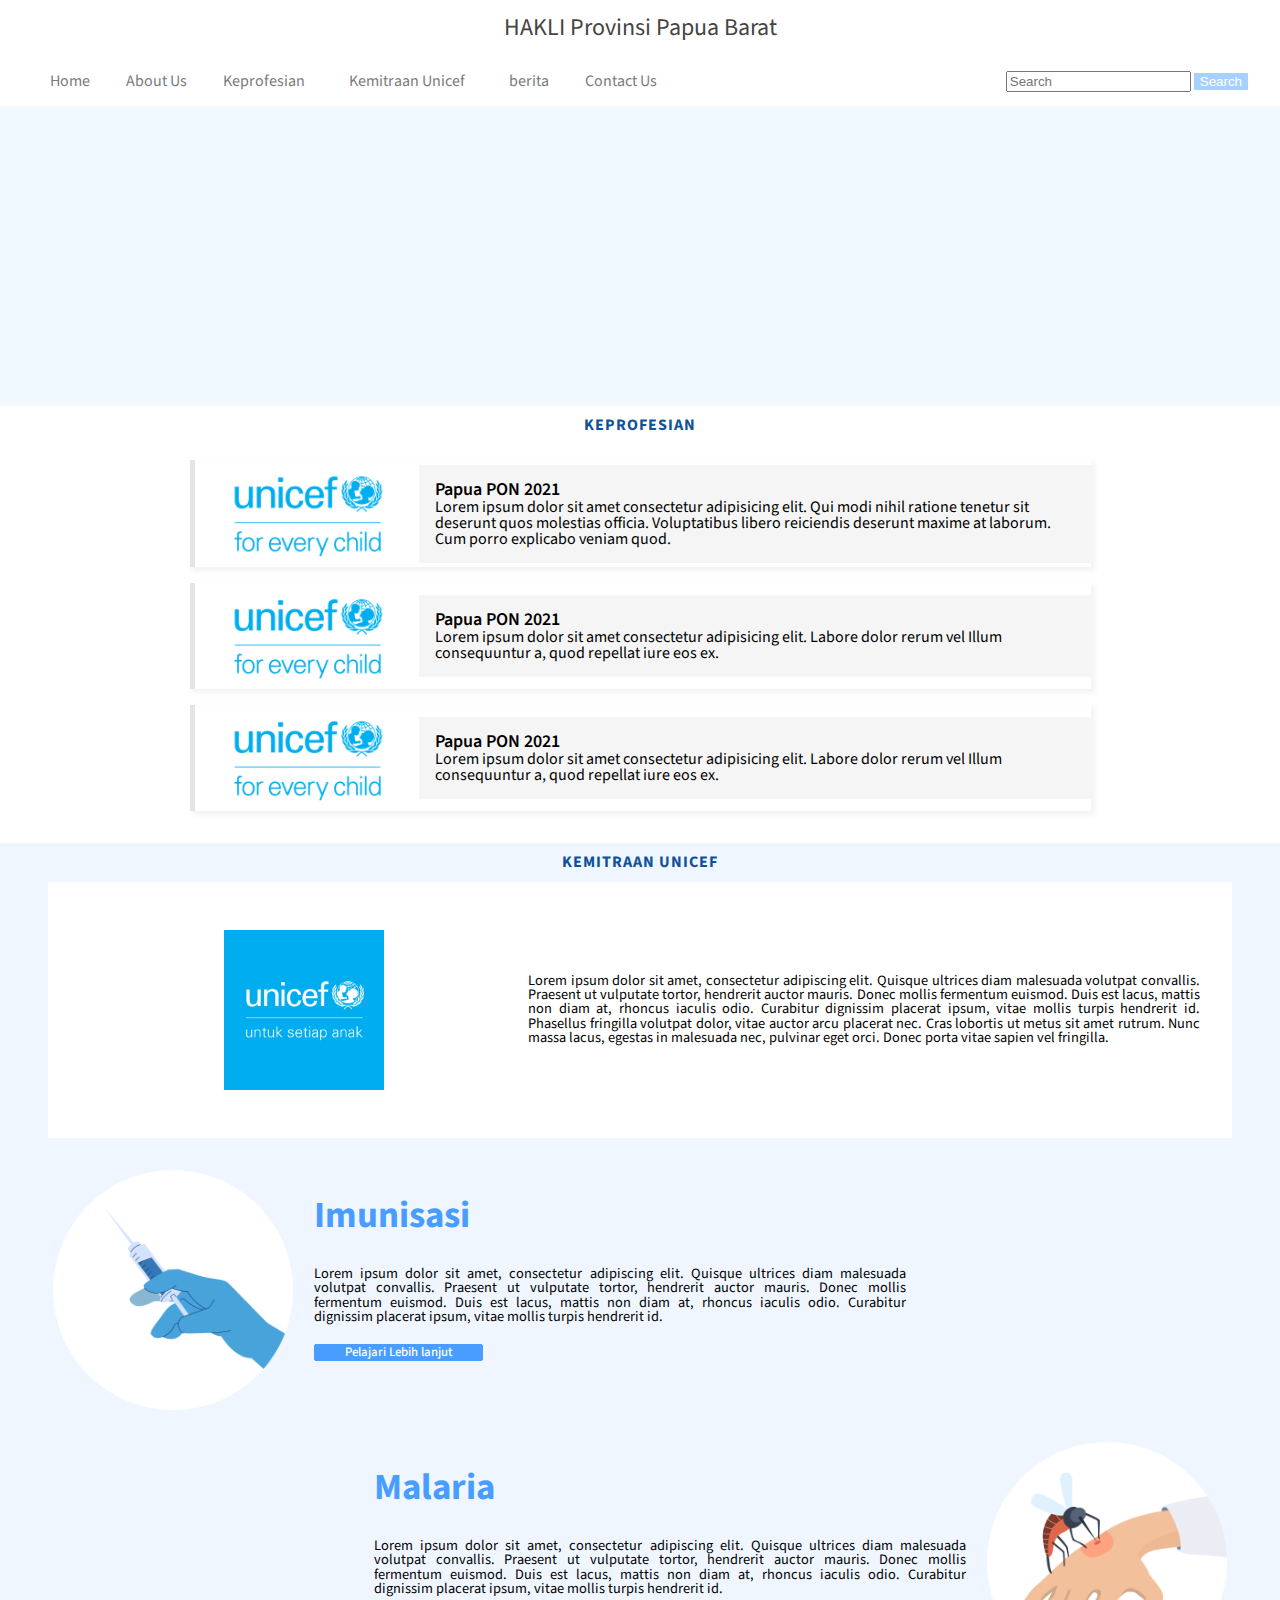
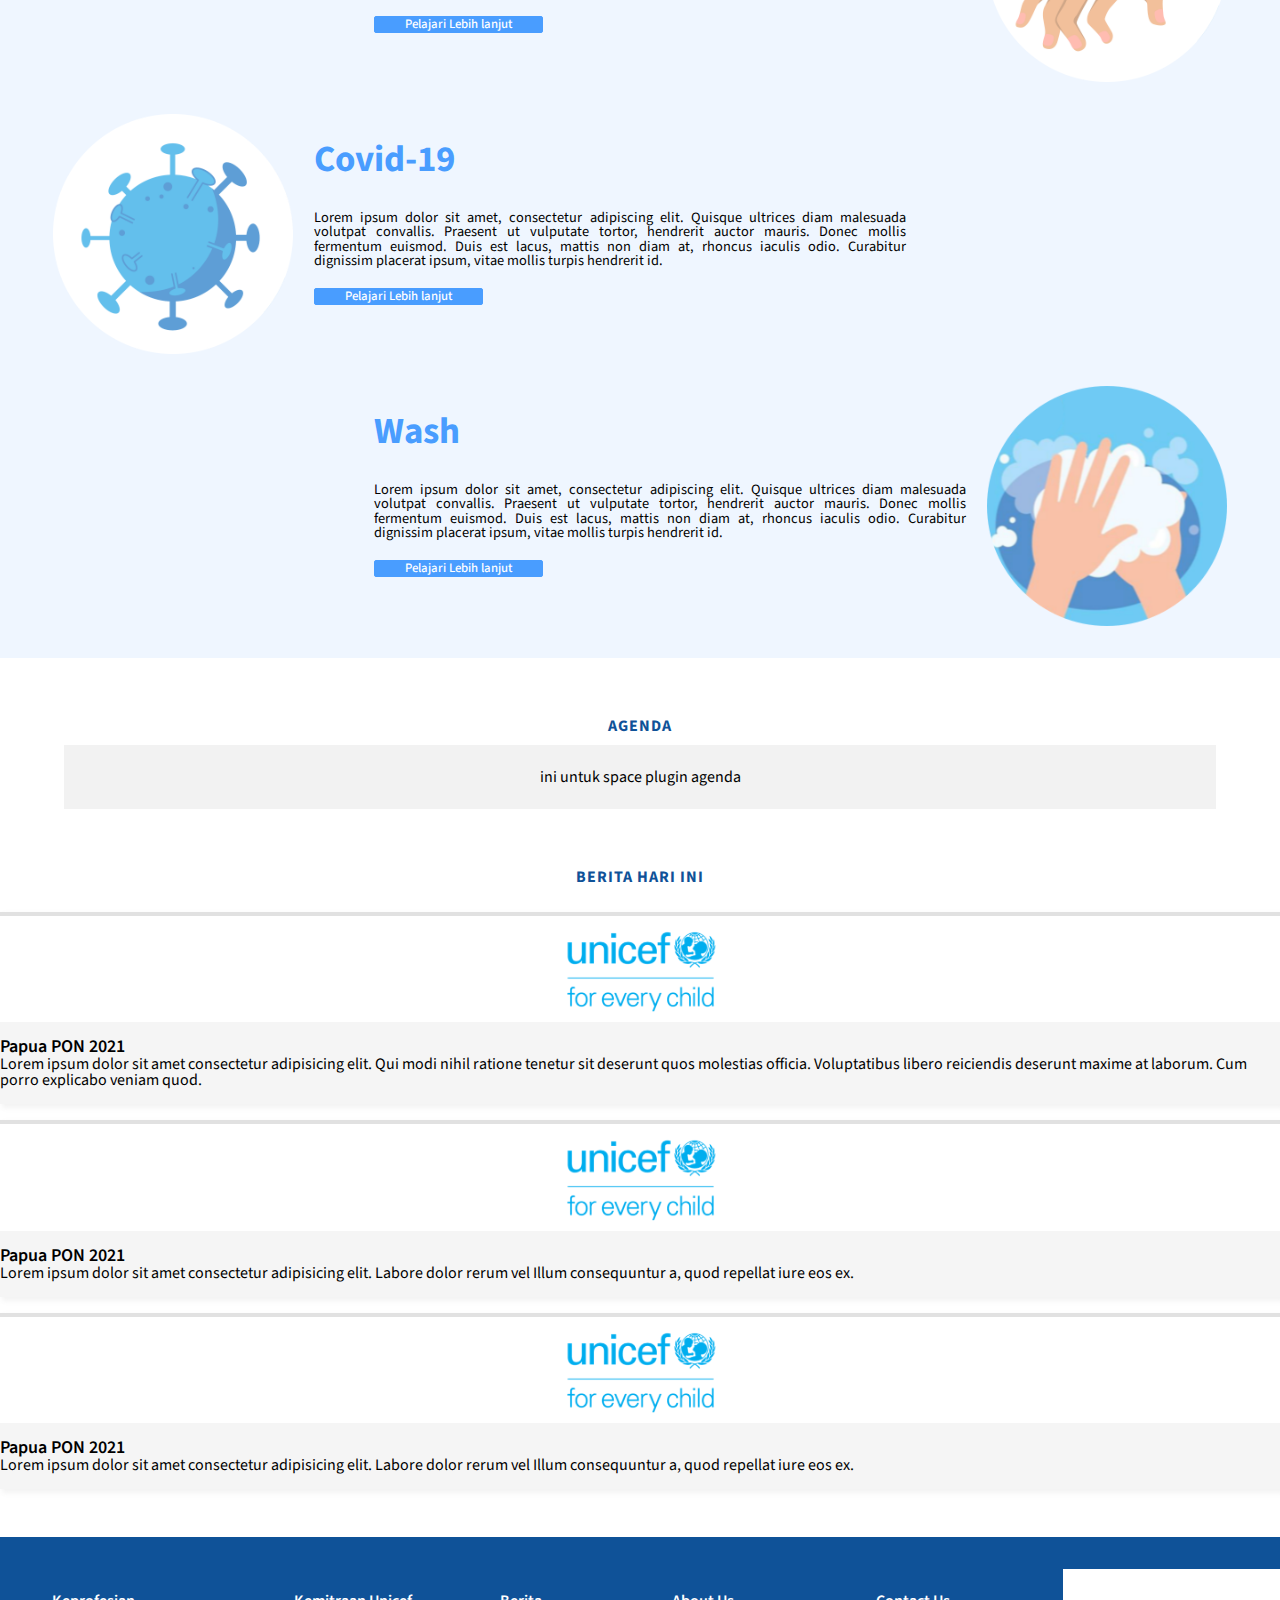
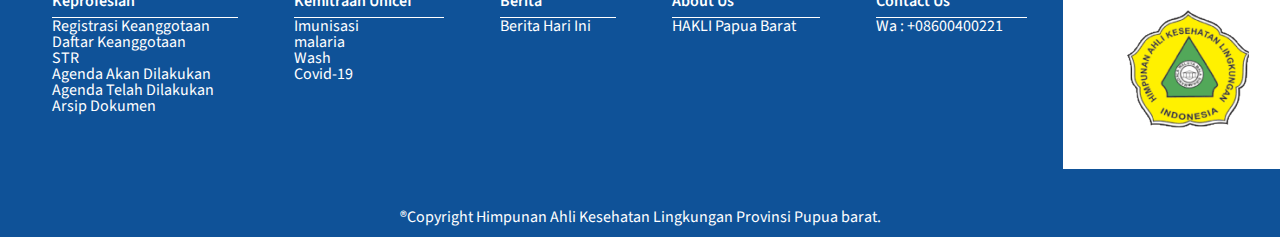
==== commit fa77c125: "update ui" ====
--- a/index.html
+++ b/index.html
@@ -26,6 +26,7 @@
         integrity="sha384-AYmEC3Yw5cVb3ZcuHtOA93w35dYTsvhLPVnYs9eStHfGJvOvKxVfELGroGkvsg+p" crossorigin="anonymous" />
     <!-- Costom CSS -->
     <link rel="stylesheet" href="./css/app.css">
+    <link rel="stylesheet" href="./css/ex2.css">
 
     <!-- Costom font -->
     <link rel="preconnect" href="https://fonts.googleapis.com">
@@ -64,7 +65,8 @@
                         <a href="#">Arsip Dokumen</a>
                     </section>
                     <section class="kanan">
-                        <img src="./images/unicef.png" alt="">
+                        <img src="./images/hakli.png" alt="">
+
                     </section>
 
                 </div>
@@ -161,7 +163,7 @@
                 </ul>
                 <form class="d-flex">
                     <input class="form-control me-2" type="search" placeholder="Search" aria-label="Search">
-                    <button class="btn btn-outline-success" type="submit">Search</button>
+                    <button class="btn cari" type="submit">Search</button>
                 </form>
             </div>
         </div>
@@ -181,46 +183,46 @@
                 KEPROFESIAN
             </h2>
 
-            <div class="berita-space">
-
-                <div class="berita-kotak">
-                    <div class="berita-gambar">
-                        <img src="./images/unicef.png" alt="">
-                    </div>
-                    <div class="berita-tulisan">
-                        <section class="berita-judul">
+            <div class="profesi-space">
+
+                <div class="profesi-kotak">
+                    <div class="profesi-gambar">
+                        <img src="./images/unicef.png" alt="">
+                    </div>
+                    <div class="profesi-tulisan">
+                        <section class="profesi-judul">
                             <h3>Papua PON 2021</h3>
                         </section>
-                        <section class="berita-paragraf">
+                        <section class="profesi-paragraf">
                             Lorem ipsum dolor sit amet consectetur adipisicing elit. Qui modi nihil ratione tenetur sit
                             deserunt quos molestias officia. Voluptatibus libero reiciendis deserunt maxime at laborum.
                             Cum porro explicabo veniam quod.
                         </section>
                     </div>
                 </div>
-                <div class="berita-kotak">
-                    <div class="berita-gambar">
-                        <img src="./images/unicef.png" alt="">
-                    </div>
-                    <div class="berita-tulisan">
-                        <section class="berita-judul">
+                <div class="profesi-kotak">
+                    <div class="profesi-gambar">
+                        <img src="./images/unicef.png" alt="">
+                    </div>
+                    <div class="profesi-tulisan">
+                        <section class="profesi-judul">
                             <h3>Papua PON 2021</h3>
                         </section>
-                        <section class="berita-paragraf">
+                        <section class="profesi-paragraf">
                             Lorem ipsum dolor sit amet consectetur adipisicing elit. Labore dolor rerum vel Illum
                             consequuntur a, quod repellat iure eos ex.
                         </section>
                     </div>
                 </div>
-                <div class="berita-kotak">
-                    <div class="berita-gambar">
-                        <img src="./images/unicef.png" alt="">
-                    </div>
-                    <div class="berita-tulisan">
-                        <section class="berita-judul">
+                <div class="profesi-kotak">
+                    <div class="profesi-gambar">
+                        <img src="./images/unicef.png" alt="">
+                    </div>
+                    <div class="profesi-tulisan">
+                        <section class="profesi-judul">
                             <h3>Papua PON 2021</h3>
                         </section>
-                        <section class="berita-paragraf">
+                        <section class="profesi-paragraf">
                             Lorem ipsum dolor sit amet consectetur adipisicing elit. Labore dolor rerum vel Illum
                             consequuntur a, quod repellat iure eos ex.
                         </section>
@@ -236,9 +238,139 @@
             <h2>
                 KEMITRAAN UNICEF
             </h2>
-            <div class="custom-unicef">
+            <div class="unicef-header">
+                <div class="unicef-logo">
+                    <img src="./images/kemitraan.jpg" alt="">
+                </div>
+                <div class="unicef-about">
+                    <p>
+                        Lorem ipsum dolor sit amet, consectetur adipiscing elit. Quisque ultrices diam malesuada
+                        volutpat convallis. Praesent ut vulputate tortor, hendrerit auctor mauris. Donec mollis
+                        fermentum euismod. Duis est lacus, mattis non diam at, rhoncus iaculis odio. Curabitur dignissim
+                        placerat ipsum, vitae mollis turpis hendrerit id. Phasellus fringilla volutpat dolor, vitae
+                        auctor arcu placerat nec. Cras lobortis ut metus sit amet rutrum. Nunc massa lacus, egestas in
+                        malesuada nec, pulvinar eget orci. Donec porta vitae sapien vel fringilla.
+                    </p>
+                </div>
+            </div>
+
+            <div class="unicef-kotak">
+                <div class="unicef-gambar">
+                    <img src="/images/unicef2.png" alt="">
+                </div>
+                <div class="unicef-tulisan">
+                    <div class="unicef-tulisan-judul">
+                        <h3>Imunisasi</h3>
+                    </div>
+                    <div class="unicef-gambar-alt">
+                        <img src="/images/unicef2.png" alt="">
+                    </div>
+                    <div class="unicef-tulisan-paragraf">
+                        Lorem ipsum dolor sit amet, consectetur adipiscing elit. Quisque ultrices diam malesuada
+                        volutpat
+                        convallis. Praesent ut vulputate tortor, hendrerit auctor mauris. Donec mollis fermentum
+                        euismod.
+                        Duis est lacus, mattis non diam at, rhoncus iaculis odio. Curabitur dignissim placerat ipsum,
+                        vitae
+                        mollis turpis hendrerit id.
+                    </div>
+                    <div class="tombol">
+                        <a href="#" class="readmore">Pelajari Lebih lanjut</a>
+                    </div>
+
+
+                </div>
+            </div>
+
+            <div class="unicef-kotak">
+
+                <div class="unicef-tulisan">
+                    <div class="unicef-tulisan-judul">
+                        <h3 class="text-end">Malaria</h3>
+                    </div>
+                    <div class="unicef-gambar-alt">
+                        <img src="/images/unicef3.png" alt="">
+                    </div>
+                    <div class="unicef-tulisan-paragraf">
+                        Lorem ipsum dolor sit amet, consectetur adipiscing elit. Quisque ultrices diam malesuada
+                        volutpat
+                        convallis. Praesent ut vulputate tortor, hendrerit auctor mauris. Donec mollis fermentum
+                        euismod.
+                        Duis est lacus, mattis non diam at, rhoncus iaculis odio. Curabitur dignissim placerat ipsum,
+                        vitae
+                        mollis turpis hendrerit id.
+                    </div>
+                    <div class="tombol">
+                        <a href="#" class="readmore">Pelajari Lebih lanjut</a>
+                    </div>
+
+
+                </div>
+                <div class="unicef-gambar">
+                    <img src="/images/unicef3.png" alt="">
+                </div>
+            </div>
+
+            <div class="unicef-kotak">
+                <div class="unicef-gambar">
+                    <img src="/images/unicef4.png" alt="">
+                </div>
+                <div class="unicef-tulisan">
+                    <div class="unicef-tulisan-judul">
+                        <h3>Covid-19</h3>
+                    </div>
+                    <div class="unicef-gambar-alt">
+                        <img src="/images/unicef4.png" alt="">
+                    </div>
+                    <div class="unicef-tulisan-paragraf">
+                        Lorem ipsum dolor sit amet, consectetur adipiscing elit. Quisque ultrices diam malesuada
+                        volutpat
+                        convallis. Praesent ut vulputate tortor, hendrerit auctor mauris. Donec mollis fermentum
+                        euismod.
+                        Duis est lacus, mattis non diam at, rhoncus iaculis odio. Curabitur dignissim placerat ipsum,
+                        vitae
+                        mollis turpis hendrerit id.
+                    </div>
+                    <div class="tombol">
+                        <a href="#" class="readmore">Pelajari Lebih lanjut</a>
+                    </div>
+
+
+                </div>
+            </div>
+
+            <div class="unicef-kotak">
+
+                <div class="unicef-tulisan">
+                    <div class="unicef-tulisan-judul">
+                        <h3 class="text-end">Wash</h3>
+                    </div>
+                    <div class="unicef-gambar-alt">
+                        space gambar
+                    </div>
+                    <div class="unicef-tulisan-paragraf">
+                        Lorem ipsum dolor sit amet, consectetur adipiscing elit. Quisque ultrices diam malesuada
+                        volutpat
+                        convallis. Praesent ut vulputate tortor, hendrerit auctor mauris. Donec mollis fermentum
+                        euismod.
+                        Duis est lacus, mattis non diam at, rhoncus iaculis odio. Curabitur dignissim placerat ipsum,
+                        vitae
+                        mollis turpis hendrerit id.
+                    </div>
+                    <div class="tombol">
+                        <a href="#" class="readmore">Pelajari Lebih lanjut</a>
+                    </div>
+
+
+                </div>
+                <div class="unicef-gambar">
+                    <img src="/images/unicef5.png" alt="">
+                </div>
+            </div>
+
+            <!-- <div class="custom-unicef">
                 ini custom made ya nanti nyusul
-            </div>
+            </div> -->
         </section>
 
         <!-- di bawah adalah space Dynamic  -->
@@ -345,9 +477,7 @@
 
             </section>
             <section class="logo">
-                <p>
-                    ini tempat logo hakli
-                </p>
+                <img src="./images/hakli.png" alt="">
             </section>
         </section>
         <section class="container-fluid copyright">
--- a/css/app.css
+++ b/css/app.css
@@ -20,7 +20,6 @@
 
     body{
         font-family: 'Source Sans Pro', sans-serif;
-    
     }
     
     container-fluid{
@@ -44,8 +43,8 @@
         align-items: center;
         justify-content: center;
         flex-direction: column;
-
-    }
+    }
+    
     .custom-kategori{
         display: flex;
         align-items: center;
@@ -74,8 +73,6 @@
         padding: 0 2rem;
         min-height: 50px;
         /* border-bottom: 1px solid rgba(112, 195, 255, 0.507); */
-    
-    
     }
 
     
@@ -85,7 +82,6 @@
         align-items: center;
         justify-content: flex-start;
     }
-    .menubar-kiri{}  
 
     i{
         padding-left: 0.5em;
@@ -114,8 +110,7 @@
         padding: 0 10px;
     }
     
-    nav a:hover{
-       
+    nav a:hover{ 
         color: rgb(123, 123, 123);
          /* experiment */
         /* background-color: rgb(255, 255, 255); */
@@ -128,18 +123,15 @@
     }
     
     .kiri h3{
-    font-size: medium;
-    font-weight: 600;
-    margin-bottom: 0;
-    color: #71c4ff;
-    
-    }
-    
-    
+        font-size: medium;
+        font-weight: 600;
+        margin-bottom: 0;
+        color: #71c4ff;
+    }
     
     .kotak-dropdown a{
-    color: rgb(32, 117, 190);
-    height: 2rem;
+        color: rgb(32, 117, 190);
+        height: 2rem;
     }
     
     .kotak-dropdown{
@@ -150,16 +142,13 @@
         min-width: 600px;
         height: auto;
         background-color: rgb(248, 248, 248);
-        margin-right: 100px;
-        
+        margin-right: 100px;  
        
     }
     
     .dropdown:hover .kotak-dropdown {
         display: flex;
         box-shadow: 8px 8px 5px 0.8px rgba(157, 157, 245, 0.1);
-        
-    
     }
     
     .kotak-dropdown .kiri{
@@ -169,7 +158,6 @@
         background-color: #FBFBFB;
         padding: 1em;
         /* padding-right: 3em; */
-
     }
     
     .kotak-dropdown .kiri a{
@@ -183,8 +171,6 @@
         text-decoration: none;
         padding: 10px 20px;
         /* transition: background-color 0.3s, color 0.3s; */
-      
-     
     }
     .kotak-dropdown .kiri a:hover{
         background-color: #71c4ff;
@@ -204,10 +190,12 @@
         padding: 3em 1em;
     }
 
-    img{
+    .kanan img{
         width: 10rem;
     }
 
+   
+   
     /* ini kalau jadi */
     .kepala{
         display: flex;
@@ -224,7 +212,8 @@
         font-size: 1.5rem;
         font-weight: 400;
         
-}
+    }
+
     /* navigasi tablet dan desktop */
     .bg-light{
         background-color: white;
@@ -233,6 +222,7 @@
     .navbar-toggler {
     border: 0;
     }
+
     .navbar-light .navbar-toggler{
         border-color: 0;
     }
@@ -245,34 +235,94 @@
         letter-spacing: 1px;
         font-weight: 700;
         color: #0F5298;
-        margin-bottom: 1rem;
         padding: 0.5em 0.8em;
-        margin : 0.8em 2em;
-    
-    }
+        margin : 0.2em 2em;
+    
+    }
+    /* 
+    ------------------------
+    space front-page profesi
+    ------------------------
+    */
+    .profesi-space{
+        display: flex;
+        flex-wrap: wrap;
+        flex-direction: column;
+        /* background-color: #f0f0f0; */
+        align-items: center;
+        justify-content: space-around;
+    }
+
+    .profesi-kotak{
+        display: flex;
+        width: 100%;
+        flex-direction: column;
+        align-items: center;
+        /* background-color: #0F5298; */
+        /* padding: 4rem; */
+        align-items: center;
+        justify-content: center;
+        /* padding-bottom: 0.5rem; */
+        border-top: 4px solid #e1e1e1  ;
+        margin-top: 1rem;
+        box-shadow:  3px 3px 5px 1px rgba(196, 196, 196, 0.2);
+    }
+    
+    .profesi-gambar{
+        width: 100%;
+        background-color: white;
+        /* min-height: 4rem; */
+        height: 100%;
+        display: flex;
+        align-items: center;
+        justify-content: center;
+
+    }
+
+    .profesi-tulisan{
+        width: 100%;
+        background-color: #f5f5f5;
+        height: 100%;
+        padding: 1rem;
+
+    }
+    .profesi-tulisan .profesi-judul h3{
+        font-size: large;
+        font-weight: 600;
+    }
+    
+    .profesi-gambar img{
+        width: 10rem;
+    }
+
+    /* 
+    ------------------------
+    space front-page berita
+    ------------------------
+    */
 
     .berita-space{
-    display: flex;
-    flex-wrap: wrap;
-    flex-direction: column;
-    /* background-color: #f0f0f0; */
-    align-items: center;
-    justify-content: space-around;
+        display: flex;
+        flex-wrap: wrap;
+        flex-direction: row;
+        align-items: center;
+        justify-content: space-around;
     }
 
     .berita-kotak{
-    display: flex;
-    width: 100%;
-    flex-direction: column;
-    align-items: center;
-    /* background-color: #0F5298; */
-    /* padding: 4rem; */
-    align-items: center;
-    justify-content: center;
-    /* padding-bottom: 0.5rem; */
-    border-top: 4px solid #e1e1e1  ;
-    margin-top: 1rem;
-    box-shadow:  3px 3px 5px 1px rgba(196, 196, 196, 0.2);;
+        display: flex;
+        flex-grow: 1;
+        /* width: 100%; */
+        flex-direction: column;
+        align-items: center;
+        /* background-color: #0F5298; */
+        /* padding: 4rem; */
+        align-items: center;
+        justify-content: center;
+        /* padding-bottom: 0.5rem; */
+        border-top: 4px solid #e1e1e1  ;
+        margin-top: 1rem;
+        box-shadow:  3px 3px 5px 1px rgba(196, 196, 196, 0.2);
     }
     
     .berita-gambar{
@@ -293,10 +343,22 @@
         padding: 1rem;
 
     }
-.berita-tulisan .berita-judul h3{
-font-size: large;
-font-weight: 600;
-}
+    .berita-tulisan .berita-judul h3{
+        font-size: large;
+        font-weight: 600;
+    }
+
+    .berita-gambar img{
+        max-width: 10rem;
+    }
+
+
+    /* 
+    ------------------------
+    space front-page skeleton
+    ------------------------
+    */
+
 
     .header{
         display: flex;
@@ -319,10 +381,13 @@
     
     .unicef{
         min-height: 200px;
-        display: flex;
-        align-items: center;
-        justify-content: center;
-        flex-direction: column;
+        margin-top: 2rem;
+        display: flex;
+        align-items: center;
+        justify-content: center;
+        flex-direction: column;
+        background-color: #EFF6FF;
+        padding: 0 1rem;
     }
     
     .custom-unicef{
@@ -394,12 +459,12 @@
     
     
     .navigation .sub-nav{
-    display: flex;
-    flex-wrap: wrap;
-    flex-direction: column;
-    margin: 0 20px;
-    padding-right: 1em;
-    min-height:max-content;
+        display: flex;
+        flex-wrap: wrap;
+        flex-direction: column;
+        margin: 0 20px;
+        padding-right: 1em;
+        min-height:max-content;
 
     }
     
@@ -423,10 +488,16 @@
     .logo{
         display: flex;
         flex-grow: 1;
-    
-        min-height: 200px;
-        background-color: white;
-    
+        align-items: center;
+        justify-content: center;
+        /* max-height: 200px; */
+        background-color: #ffffff;
+    
+    }
+
+    .logo img{
+        width: 8rem;
+        height: 8rem;
     }
     
     .copyright{
@@ -495,8 +566,8 @@
     }
 
     .logo {
-        margin: 2rem;
-        padding: 2rem;
+        /* margin: 2rem;
+        padding: 2rem; */
     }
 
          
@@ -512,7 +583,7 @@
     html{
         margin: 0;
     }
-    .navbar{
+    /* .navbar{
         display: none;
     }
     .menubar{
@@ -520,14 +591,31 @@
     }
     .kepala{
         display: flex;
-    }
-        
-
-    /* kotumisasi keprofesian */
-
-    .berita-kotak{
-        display: flex;
-        width: 70%;
+    } */
+       
+    /* ----------------
+    unicef space
+    ---------------- */
+
+    .unicef{
+        min-height: 200px;
+        margin-top: 2rem;
+        display: flex;
+        align-items: center;
+        justify-content: center;
+        flex-direction: column;
+        background-color: #EFF6FF;
+        padding: 0 3rem;
+    }
+
+    /* 
+    ------------------------
+    space front-page profesi
+    ------------------------
+    */
+    .profesi-kotak{
+        display: flex;
+        width: 90%;
         flex-direction: row;
         align-items: center;
         /* background-color: #0F5298; */
@@ -538,30 +626,37 @@
         border-top: 0 ;
         border-left: 5px solid #e4e4e4  ;
         margin-top: 1rem;
-        }
+    }
         
-        .berita-gambar{
-            flex-grow: 0.2;
-            width:auto;
-            padding: 0 2rem;
-            background-color: white;
-            /* min-height: 4rem; */
-            /* height: 100%; */
-            display: flex;
-            flex-wrap: wrap;
-            align-items: center;
-            justify-content: flex-start;
+    .profesi-gambar{
+        flex-grow: 0.2;
+        width:auto;
+        padding: 0 2rem;
+        background-color: white;
+       /* min-height: 4rem; */
+        /* height: 100%; */
+        display: flex;
+        flex-wrap: wrap;
+        align-items: center;
+        justify-content: flex-start;
             
     
-        }
-    
-        .berita-tulisan{
-            flex-grow: 3;
-            background-color: #f5f5f5;
-            height: 100%;
-            padding: 1rem;
-    
-        }
+    }
+    
+    .profesi-tulisan{
+        flex-grow: 3;
+        background-color: #f5f5f5;
+        height: 100%;
+        padding: 1rem;
+    
+    }
+
+     /* 
+    ------------------------
+    space front-page berita
+    ------------------------
+    */
+
     
  }
  
@@ -595,6 +690,25 @@
     .kepala{
         display: flex;
     }
+    /* 
+    ------------------------
+    space front-page profesi
+    ------------------------
+    */
+
+    .profesi-kotak{
+        display: flex;
+        width: 70%;
+    }
+
+     /* 
+    ------------------------
+    space front-page berita
+    ------------------------
+    */
+
+  
+
     
  
  }--- a/css/ex2.css
+++ b/css/ex2.css
@@ -0,0 +1,218 @@
+/* Small devices (landscape phones, 576px and up) */
+@media (min-width: 375px) {
+
+    /* 
+    --------------------
+    Space Program Unicef
+    --------------------
+    */
+    body{
+        font-family: 'Source Sans Pro', sans-serif;
+        /* background-color: #EFF6FF; */
+    }
+
+    .unicef-header{
+    display: flex;
+    flex-direction: column;
+    /* max-width: %; */
+    justify-content: space-around;
+    padding: 1rem;
+    background-color: #ffffff;
+    margin-bottom: 2rem;
+
+    }
+
+    .unicef-logo{
+    display: flex;
+    flex-grow: 1;
+    align-items: center;
+    justify-content: center;
+    padding: 1rem;
+    }
+
+    .unicef-logo img{
+        width: 10rem;
+    }
+    .unicef-about{
+        
+    display: flex;
+    align-items: center;
+    justify-content: center;
+    flex-grow: 2;
+    max-width: 100%;
+    }
+
+    .unicef-about p{
+        text-align: justify;
+        font-size: 0.9rem;
+    
+    }
+
+
+    .unicef-kotak{
+    display: flex;
+    flex-direction: column;
+    justify-content: center;
+    align-items: center;
+    margin-bottom: 2rem;
+    }
+
+    .unicef-kotak:nth-of-type(2n){
+        display: flex;
+        flex-direction: column;
+        justify-content: center;
+        align-items: center;
+    }
+
+    .unicef-gambar{
+    display: none;
+    }
+    .unicef-gambar-alt{
+        display: flex;
+        height: auto;
+        /* background-color: rgb(222, 222, 222); */
+        padding: 2rem;
+        /* margin: 2rem; */
+    }
+    .unicef-gambar-alt img{
+        width: 15rem;
+    }
+   
+
+    .unicef-tulisan{
+        display: flex;
+        flex-direction: column;
+        align-items: center;
+        justify-content: center;
+        padding: 1rem;
+        width: 90%;
+    }
+
+    .unicef-tulisan-judul h3{
+        color: #499DFF;
+        font-size:2.3rem;
+        font-weight: 700;
+        /* padding: 0 2rem; */
+        margin-bottom: 0.5rem;
+    
+    }
+
+
+    .unicef-tulisan-paragraf{
+    text-align: justify;
+    font-size: 0.9rem;
+    }
+
+
+
+    .readmore{
+        border: 1px solid #499DFF;
+        background-color: #499DFF;
+        /* background-color: #348efe; */
+        border-radius: 2px;
+        font-size: 0.8rem;
+        color: #ffffff;
+        font-weight: 500;
+        display: inline-block;
+        padding: 1px 30px;
+        text-decoration: none;
+        margin: 20px 0;
+        transition: box-shadow 0.5s, transform 0.5s, background-color 0.2s;
+
+
+
+
+    }
+
+    /* tombol */
+
+    .readmore:hover{
+        border: 1px solid #499DFF;
+        color: white;
+        background-color: #499DFF;
+        box-shadow: 0.5em 0.5em 0em 0.01em #4467c1;
+        /* margin: 0.5em 0; */
+        /* transform: translateY(-0.3em); */
+        cursor: pointer;
+    }
+
+}
+
+
+/* Medium devices (tablets, 768px and up) */
+@media (min-width: 768px) {  
+    .unicef-header{
+        display: flex;
+        flex-direction: row;
+        /* max-width: %; */
+        justify-content: space-around;
+        padding: 2rem;
+        background-color: #ffffff;
+        margin-bottom: 2rem;
+    }
+    .unicef-about{
+        
+        display: flex;
+        align-items: center;
+        justify-content: center;
+        flex-grow: 2;
+        max-width: 60%;
+    }
+    .unicef-kotak{
+        display: flex;
+        flex-direction: row;
+        justify-content: flex-end;
+        margin-bottom: 2rem;
+    }
+    .unicef-kotak:nth-of-type(2n){
+        display: flex;
+        flex-direction: row;
+        justify-content: flex-start;
+    }
+
+    .unicef-tulisan{
+        display: inline;
+        /* display: flex;
+        flex-direction: column;
+        align-items: flex-start;
+        justify-content: flex-start; */
+        padding: 1rem;
+        width: 50%;
+    }
+    .unicef-gambar{
+        display: flex;
+        align-items: center;
+        justify-content: center;
+        width: 250px;
+        height: auto;
+        /* background-color: rgb(222, 222, 222); */
+        /* padding: 2rem; */
+    }
+    .unicef-gambar img{
+        width: 15rem;
+    }
+    .unicef-gambar-alt{
+        display: none;
+    }
+    .unicef-tulisan-judul h3{
+        color: #499DFF;
+        font-size:2.3rem;
+        font-weight: 700;
+        /* padding: 0 2rem; */
+        margin-bottom: 2rem;
+    
+    }
+
+    
+        
+}
+
+/* Large devices (desktops, 992px and up) */
+@media (min-width: 992px) {
+
+}
+
+/* Extra large devices (large desktops, 1200px and up) */
+@media (min-width: 1200px) {
+
+}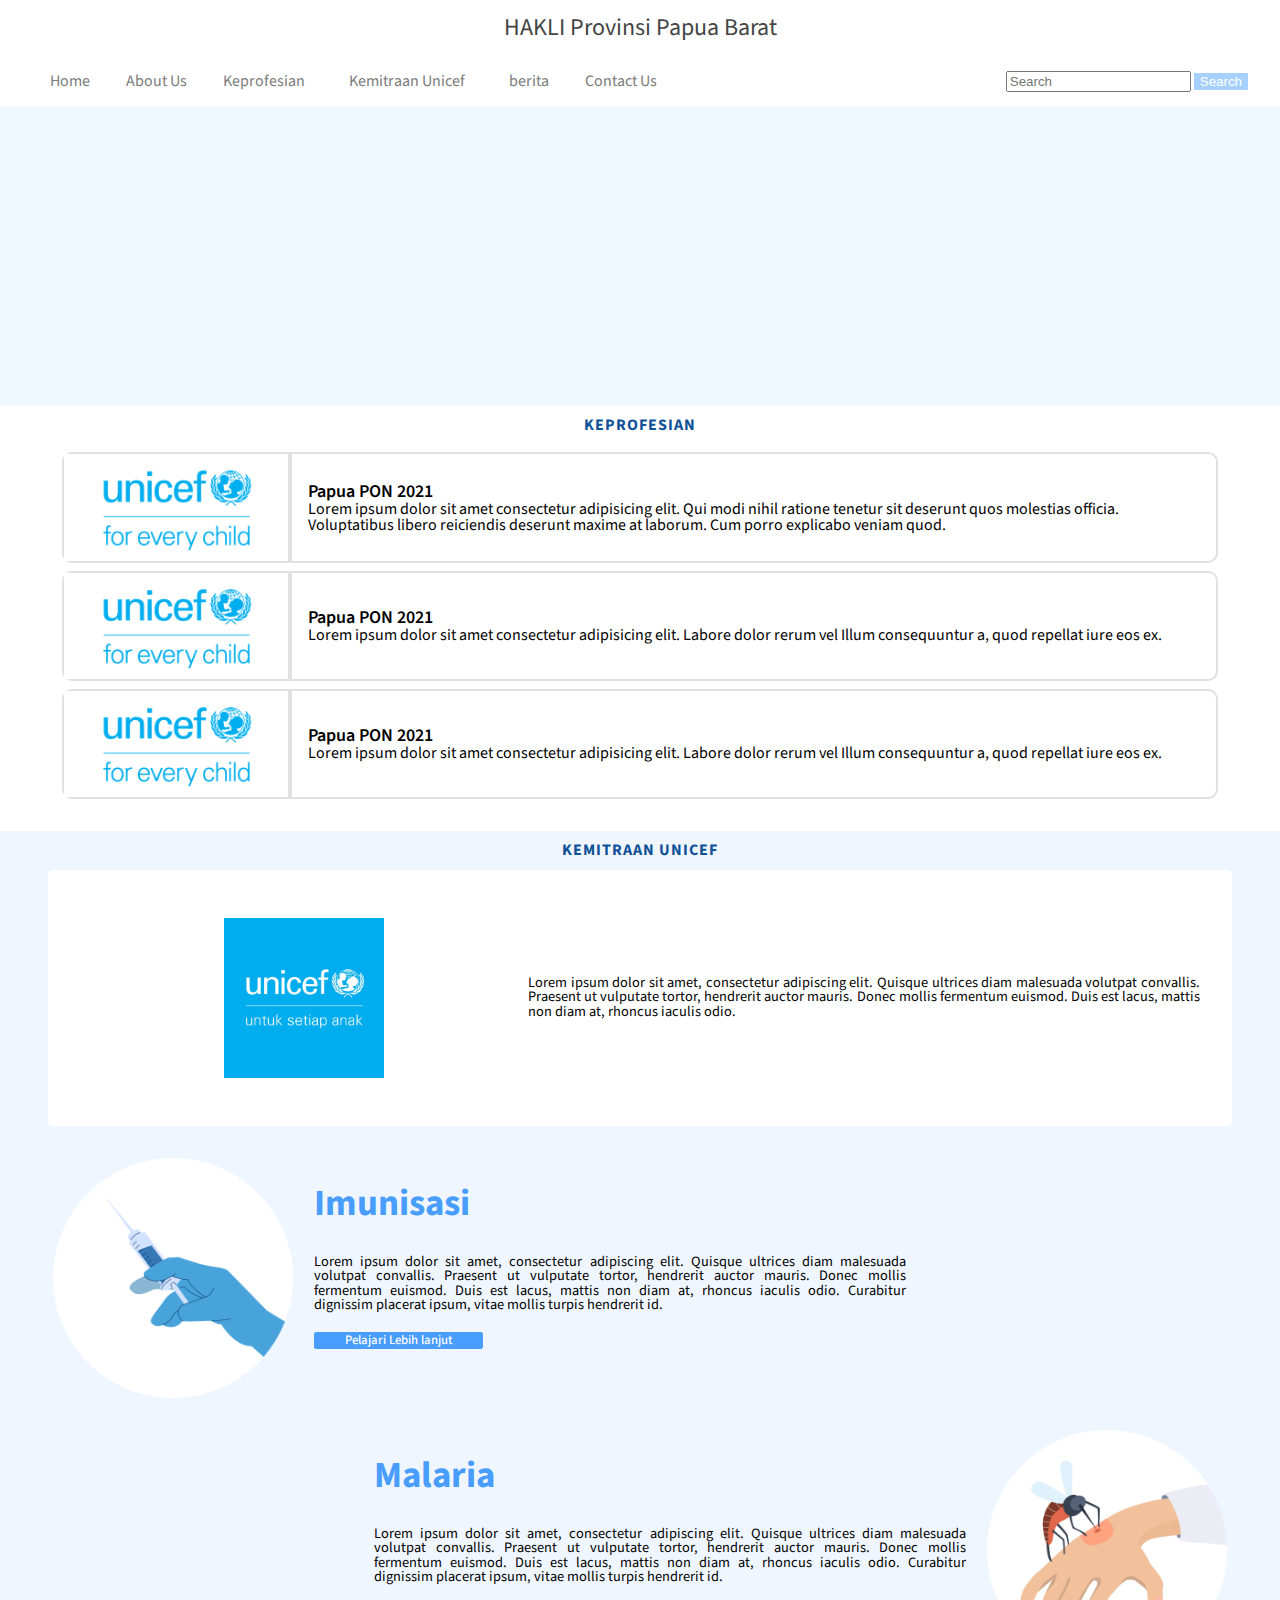
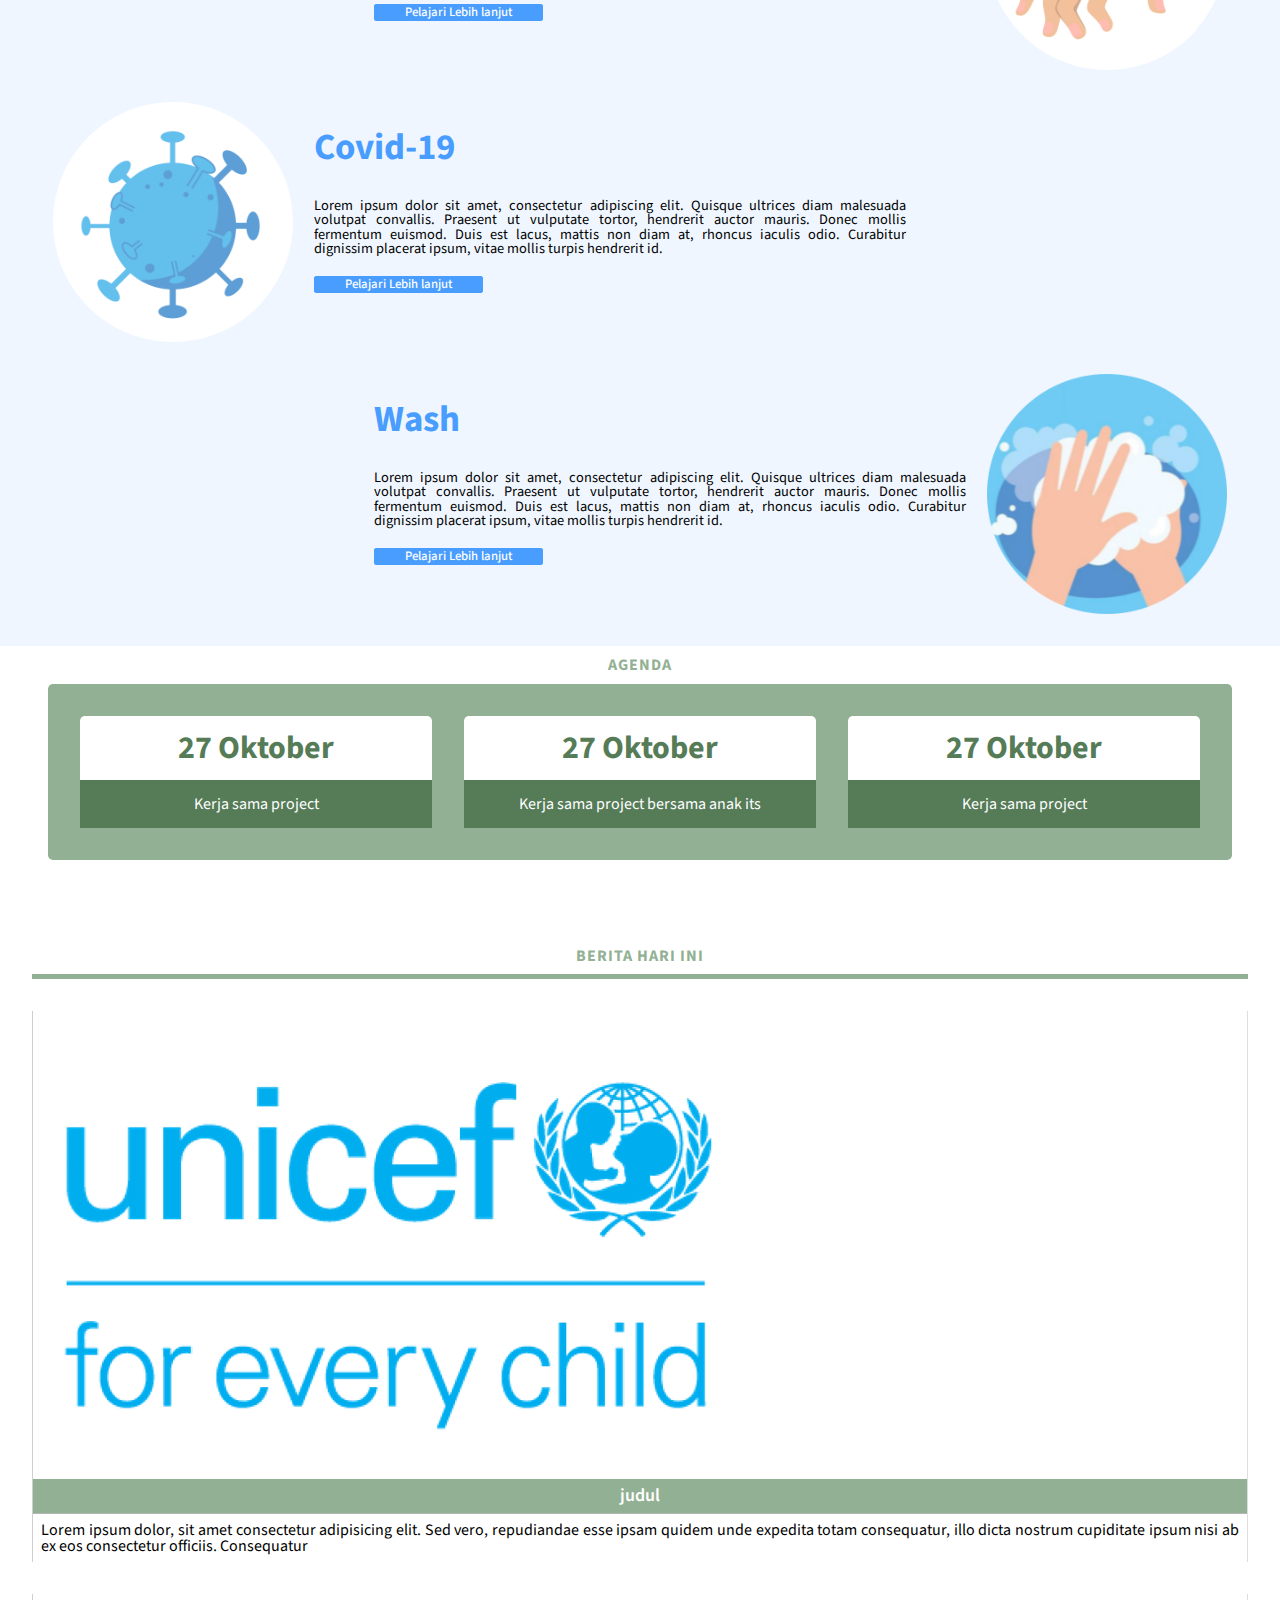
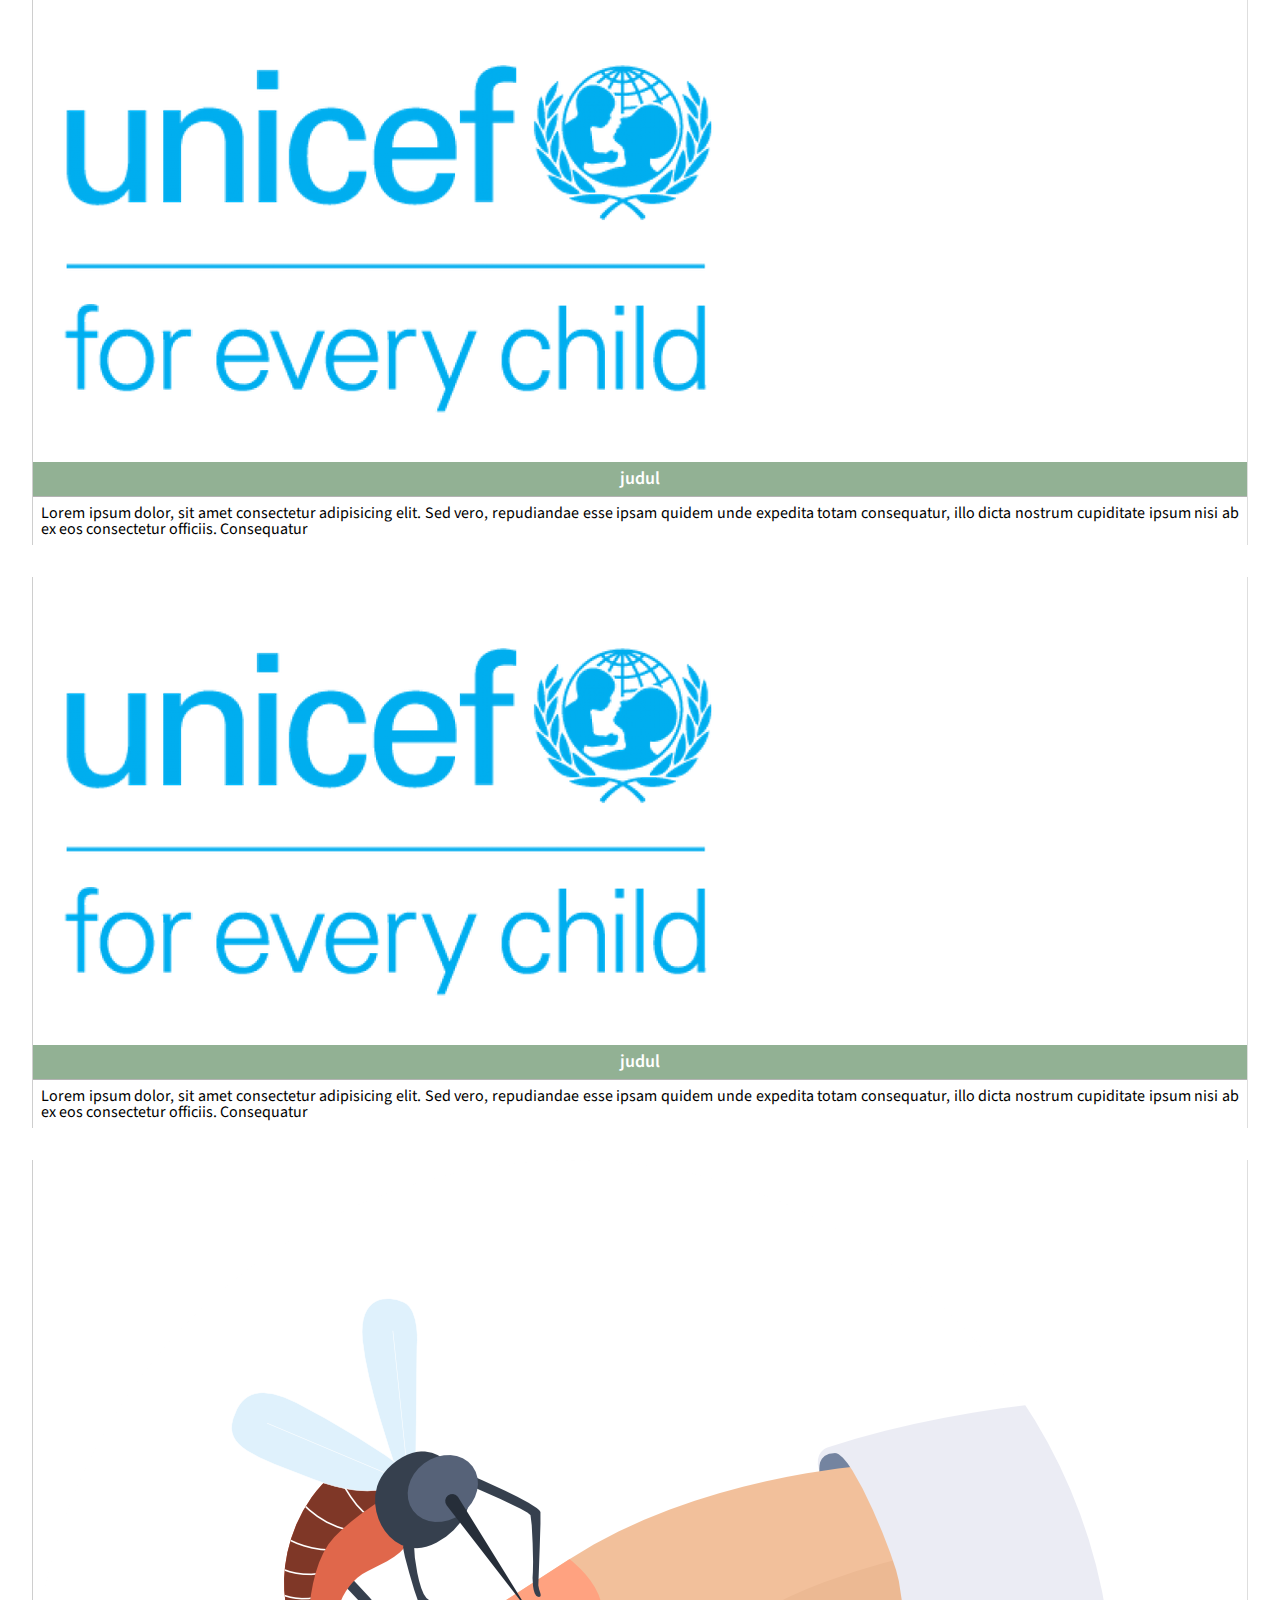
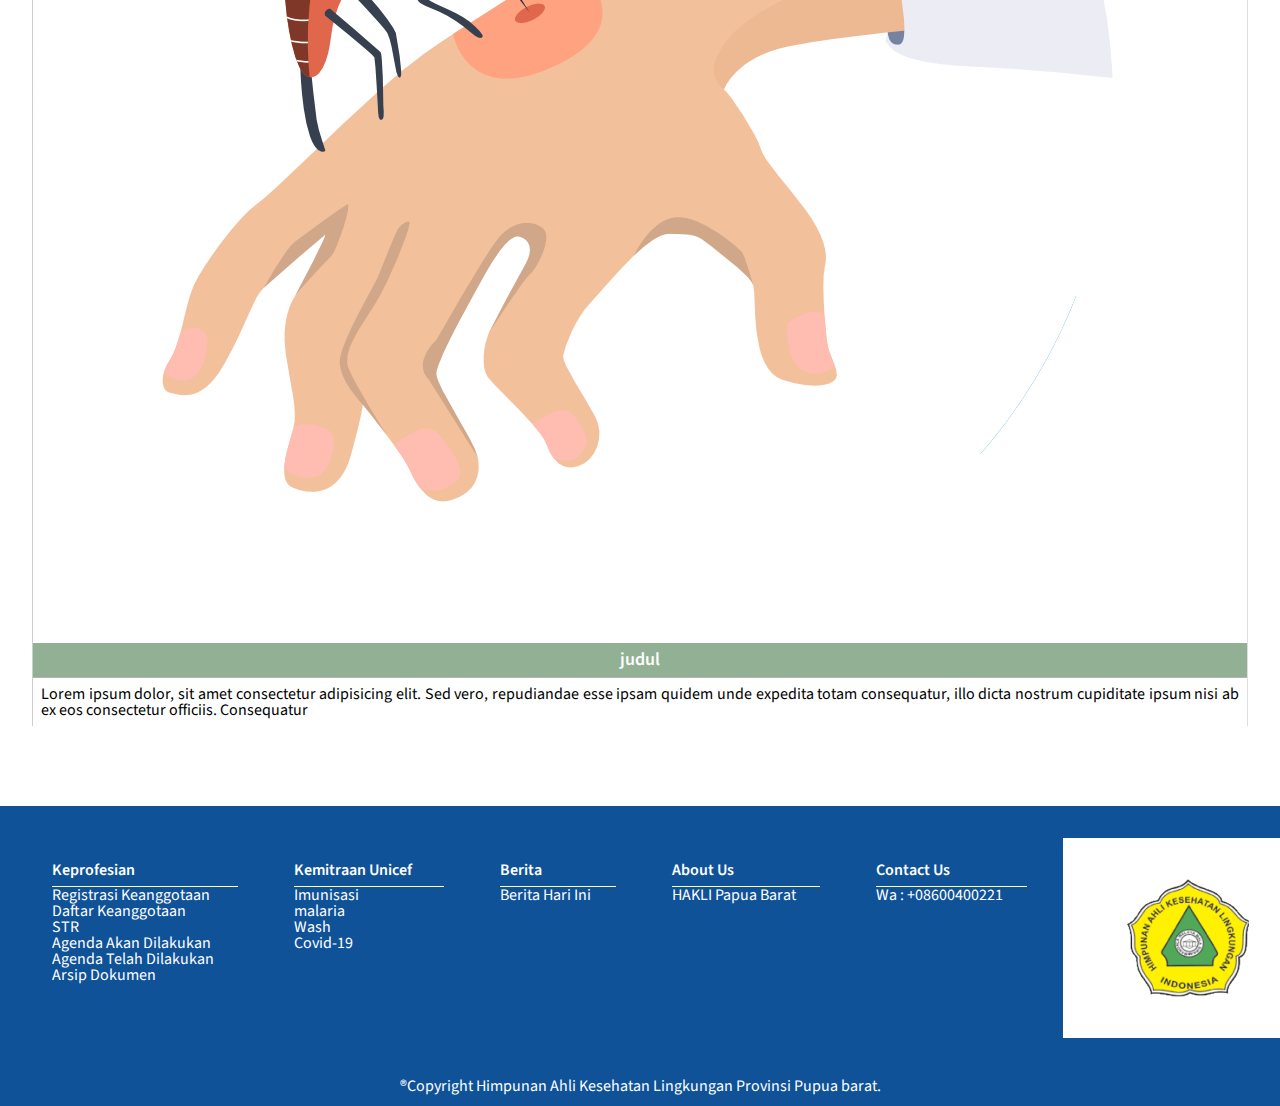
==== commit 1ddd0445: "ui final - front page" ====
--- a/index.html
+++ b/index.html
@@ -27,6 +27,8 @@
     <!-- Costom CSS -->
     <link rel="stylesheet" href="./css/app.css">
     <link rel="stylesheet" href="./css/ex2.css">
+    <link rel="stylesheet" href="./css/ex3.css">
+    <link rel="stylesheet" href="./css/berita.css">
 
     <!-- Costom font -->
     <link rel="preconnect" href="https://fonts.googleapis.com">
@@ -36,11 +38,13 @@
         rel="stylesheet">
 
     <!-- script -->
-    <script src="https://code.jquery.com/jquery-3.5.0.js"></script>
+
 
 </head>
 
 <body>
+
+
 
     <!-- tablet and desktop navbar -->
     <section class="kepala">
@@ -194,8 +198,10 @@
                             <h3>Papua PON 2021</h3>
                         </section>
                         <section class="profesi-paragraf">
-                            Lorem ipsum dolor sit amet consectetur adipisicing elit. Qui modi nihil ratione tenetur sit
-                            deserunt quos molestias officia. Voluptatibus libero reiciendis deserunt maxime at laborum.
+                            Lorem ipsum dolor sit amet consectetur adipisicing elit. Qui modi nihil ratione tenetur
+                            sit
+                            deserunt quos molestias officia. Voluptatibus libero reiciendis deserunt maxime at
+                            laborum.
                             Cum porro explicabo veniam quod.
                         </section>
                     </div>
@@ -246,15 +252,12 @@
                     <p>
                         Lorem ipsum dolor sit amet, consectetur adipiscing elit. Quisque ultrices diam malesuada
                         volutpat convallis. Praesent ut vulputate tortor, hendrerit auctor mauris. Donec mollis
-                        fermentum euismod. Duis est lacus, mattis non diam at, rhoncus iaculis odio. Curabitur dignissim
-                        placerat ipsum, vitae mollis turpis hendrerit id. Phasellus fringilla volutpat dolor, vitae
-                        auctor arcu placerat nec. Cras lobortis ut metus sit amet rutrum. Nunc massa lacus, egestas in
-                        malesuada nec, pulvinar eget orci. Donec porta vitae sapien vel fringilla.
+                        fermentum euismod. Duis est lacus, mattis non diam at, rhoncus iaculis odio.
                     </p>
                 </div>
             </div>
 
-            <div class="unicef-kotak">
+            <div class="unicef-kotak-1">
                 <div class="unicef-gambar">
                     <img src="/images/unicef2.png" alt="">
                 </div>
@@ -270,7 +273,8 @@
                         volutpat
                         convallis. Praesent ut vulputate tortor, hendrerit auctor mauris. Donec mollis fermentum
                         euismod.
-                        Duis est lacus, mattis non diam at, rhoncus iaculis odio. Curabitur dignissim placerat ipsum,
+                        Duis est lacus, mattis non diam at, rhoncus iaculis odio. Curabitur dignissim placerat
+                        ipsum,
                         vitae
                         mollis turpis hendrerit id.
                     </div>
@@ -282,7 +286,7 @@
                 </div>
             </div>
 
-            <div class="unicef-kotak">
+            <div class="unicef-kotak-2">
 
                 <div class="unicef-tulisan">
                     <div class="unicef-tulisan-judul">
@@ -296,7 +300,8 @@
                         volutpat
                         convallis. Praesent ut vulputate tortor, hendrerit auctor mauris. Donec mollis fermentum
                         euismod.
-                        Duis est lacus, mattis non diam at, rhoncus iaculis odio. Curabitur dignissim placerat ipsum,
+                        Duis est lacus, mattis non diam at, rhoncus iaculis odio. Curabitur dignissim placerat
+                        ipsum,
                         vitae
                         mollis turpis hendrerit id.
                     </div>
@@ -304,14 +309,17 @@
                         <a href="#" class="readmore">Pelajari Lebih lanjut</a>
                     </div>
 
-
                 </div>
                 <div class="unicef-gambar">
                     <img src="/images/unicef3.png" alt="">
                 </div>
             </div>
 
-            <div class="unicef-kotak">
+            <div class="gagal">
+
+            </div>
+
+            <div class="unicef-kotak-3">
                 <div class="unicef-gambar">
                     <img src="/images/unicef4.png" alt="">
                 </div>
@@ -327,7 +335,8 @@
                         volutpat
                         convallis. Praesent ut vulputate tortor, hendrerit auctor mauris. Donec mollis fermentum
                         euismod.
-                        Duis est lacus, mattis non diam at, rhoncus iaculis odio. Curabitur dignissim placerat ipsum,
+                        Duis est lacus, mattis non diam at, rhoncus iaculis odio. Curabitur dignissim placerat
+                        ipsum,
                         vitae
                         mollis turpis hendrerit id.
                     </div>
@@ -339,21 +348,22 @@
                 </div>
             </div>
 
-            <div class="unicef-kotak">
+            <div class="unicef-kotak-4">
 
                 <div class="unicef-tulisan">
                     <div class="unicef-tulisan-judul">
                         <h3 class="text-end">Wash</h3>
                     </div>
                     <div class="unicef-gambar-alt">
-                        space gambar
+                        <img src="/images/unicef5.png" alt="">
                     </div>
                     <div class="unicef-tulisan-paragraf">
                         Lorem ipsum dolor sit amet, consectetur adipiscing elit. Quisque ultrices diam malesuada
                         volutpat
                         convallis. Praesent ut vulputate tortor, hendrerit auctor mauris. Donec mollis fermentum
                         euismod.
-                        Duis est lacus, mattis non diam at, rhoncus iaculis odio. Curabitur dignissim placerat ipsum,
+                        Duis est lacus, mattis non diam at, rhoncus iaculis odio. Curabitur dignissim placerat
+                        ipsum,
                         vitae
                         mollis turpis hendrerit id.
                     </div>
@@ -378,15 +388,40 @@
             <h2>
                 AGENDA
             </h2>
-            <div class="custom-agenda">
-                ini untuk space plugin agenda
+            <div class="agenda-kotak">
+                <div class="agenda-akan">
+                    <div class="agenda-list">
+                        <div class="agenda-list-tanggal">
+                            <p>27 Oktober</p>
+                        </div>
+                        <div class="agenda-list-judul">
+                            <p>Kerja sama project</p>
+                        </div>
+                    </div>
+                    <div class="agenda-list">
+                        <div class="agenda-list-tanggal">
+                            <p>27 Oktober</p>
+                        </div>
+                        <div class="agenda-list-judul">
+                            <p>Kerja sama project bersama anak its</p>
+                        </div>
+                    </div>
+                    <div class="agenda-list">
+                        <div class="agenda-list-tanggal">
+                            <p>27 Oktober</p>
+                        </div>
+                        <div class="agenda-list-judul">
+                            <p>Kerja sama project</p>
+                        </div>
+                    </div>
+
+                </div>
+
             </div>
         </section>
         <section class="container-fluid berita">
-            <H2>
-                BERITA HARI INI
-            </H2>
-            <div class="berita-space">
+
+            <!-- <div class="berita-space">
 
                 <div class="berita-kotak">
                     <div class="berita-gambar">
@@ -433,8 +468,116 @@
                 </div>
 
 
-            </div>
-
+            </div> -->
+            <div class="container-fluid berita-kotak">
+                <div class="judul3">
+                    <H2>
+                        BERITA HARI INI
+                    </H2>
+                </div>
+
+
+                <div class="row">
+                    <div class="col-md-3 berita-list">
+                        <div class="container berita-in">
+                            <div class="row">
+                                <div class="col berita-list-gambar">
+                                    <img src="./images/unicef.png" class="img-fluid" alt="">
+                                </div>
+                            </div>
+                            <div class="row">
+                                <div class="col berita-list-judul">
+                                    <h3>judul</h3>
+                                </div>
+                            </div>
+                            <div class="row">
+                                <div class="col berita-list-tulisan">
+                                    <p>Lorem ipsum dolor, sit amet consectetur adipisicing elit. Sed vero,
+                                        repudiandae
+                                        esse
+                                        ipsam quidem unde expedita totam consequatur, illo dicta nostrum cupiditate
+                                        ipsum nisi
+                                        ab ex eos consectetur officiis. Consequatur</p>
+                                </div>
+                            </div>
+                        </div>
+                    </div>
+                    <div class="col-md-3 berita-list">
+                        <div class="container berita-in">
+                            <div class="row">
+                                <div class="col berita-list-gambar">
+                                    <img src="./images/unicef.png" class="img-fluid" alt="">
+                                </div>
+                            </div>
+                            <div class="row">
+                                <div class="col berita-list-judul">
+                                    <h3>judul</h3>
+                                </div>
+                            </div>
+                            <div class="row">
+                                <div class="col berita-list-tulisan">
+                                    <p>Lorem ipsum dolor, sit amet consectetur adipisicing elit. Sed vero,
+                                        repudiandae
+                                        esse
+                                        ipsam quidem unde expedita totam consequatur, illo dicta nostrum cupiditate
+                                        ipsum nisi
+                                        ab ex eos consectetur officiis. Consequatur</p>
+                                </div>
+                            </div>
+                        </div>
+                    </div>
+                    <div class="col-md-3 berita-list ">
+                        <div class="container berita-in">
+                            <div class="row">
+                                <div class="col berita-list-gambar">
+                                    <img src="./images/unicef.png" class="img-fluid" alt="">
+                                </div>
+                            </div>
+                            <div class="row">
+                                <div class="col berita-list-judul">
+                                    <h3>judul</h3>
+                                </div>
+                            </div>
+                            <div class="row">
+                                <div class="col berita-list-tulisan">
+                                    <p>Lorem ipsum dolor, sit amet consectetur adipisicing elit. Sed vero,
+                                        repudiandae
+                                        esse
+                                        ipsam quidem unde expedita totam consequatur, illo dicta nostrum cupiditate
+                                        ipsum nisi
+                                        ab ex eos consectetur officiis. Consequatur</p>
+                                </div>
+                            </div>
+                        </div>
+                    </div>
+                    <div class="col-md-3 berita-list">
+                        <div class="container berita-in">
+                            <div class="row">
+                                <div class="col berita-list-gambar">
+                                    <img src="./images/unicef3.png" class="img-fluid" alt="">
+                                </div>
+                            </div>
+                            <div class="row">
+                                <div class="col berita-list-judul">
+                                    <h3>judul</h3>
+                                </div>
+                            </div>
+                            <div class="row">
+                                <div class="col berita-list-tulisan">
+                                    <p>Lorem ipsum dolor, sit amet consectetur adipisicing elit. Sed vero,
+                                        repudiandae
+                                        esse
+                                        ipsam quidem unde expedita totam consequatur, illo dicta nostrum cupiditate
+                                        ipsum nisi
+                                        ab ex eos consectetur officiis. Consequatur</p>
+                                </div>
+                            </div>
+                        </div>
+                    </div>
+
+
+                </div>
+            </div>
         </section>
         <!-- di atas adalah space Dynamic -->
     </main>
@@ -496,6 +639,7 @@
     <script src="https://cdn.jsdelivr.net/npm/bootstrap@5.1.1/dist/js/bootstrap.min.js"
         integrity="sha384-skAcpIdS7UcVUC05LJ9Dxay8AXcDYfBJqt1CJ85S/CFujBsIzCIv+l9liuYLaMQ/"
         crossorigin="anonymous"></script>
+    <script src="https://code.jquery.com/jquery-3.5.0.js"></script>
 
 </body>
 
--- a/css/app.css
+++ b/css/app.css
@@ -20,7 +20,12 @@
 
     body{
         font-family: 'Source Sans Pro', sans-serif;
-    }
+        max-width: 1920px; 
+	    margin: 0 auto !important; 
+	    float: none !important; 
+    }
+    
+   
     
     container-fluid{
         min-height: 200px;
@@ -28,6 +33,7 @@
     }
     
     
+
     h1, h2, h3{
         font-family: 'Source Sans Pro', sans-serif;
     }
@@ -255,7 +261,7 @@
 
     .profesi-kotak{
         display: flex;
-        width: 100%;
+        width: 80%;
         flex-direction: column;
         align-items: center;
         /* background-color: #0F5298; */
@@ -264,8 +270,8 @@
         justify-content: center;
         /* padding-bottom: 0.5rem; */
         border-top: 4px solid #e1e1e1  ;
-        margin-top: 1rem;
-        box-shadow:  3px 3px 5px 1px rgba(196, 196, 196, 0.2);
+        margin-top: 2rem;
+        /* box-shadow:  3px 3px 5px 1px rgba(196, 196, 196, 0.2); */
     }
     
     .profesi-gambar{
@@ -301,57 +307,6 @@
     ------------------------
     */
 
-    .berita-space{
-        display: flex;
-        flex-wrap: wrap;
-        flex-direction: row;
-        align-items: center;
-        justify-content: space-around;
-    }
-
-    .berita-kotak{
-        display: flex;
-        flex-grow: 1;
-        /* width: 100%; */
-        flex-direction: column;
-        align-items: center;
-        /* background-color: #0F5298; */
-        /* padding: 4rem; */
-        align-items: center;
-        justify-content: center;
-        /* padding-bottom: 0.5rem; */
-        border-top: 4px solid #e1e1e1  ;
-        margin-top: 1rem;
-        box-shadow:  3px 3px 5px 1px rgba(196, 196, 196, 0.2);
-    }
-    
-    .berita-gambar{
-        width: 100%;
-        background-color: white;
-        /* min-height: 4rem; */
-        height: 100%;
-        display: flex;
-        align-items: center;
-        justify-content: center;
-
-    }
-
-    .berita-tulisan{
-        width: 100%;
-        background-color: #f5f5f5;
-        height: 100%;
-        padding: 1rem;
-
-    }
-    .berita-tulisan .berita-judul h3{
-        font-size: large;
-        font-weight: 600;
-    }
-
-    .berita-gambar img{
-        max-width: 10rem;
-    }
-
 
     /* 
     ------------------------
@@ -407,6 +362,11 @@
         flex-direction: column;
 
     }
+    .agenda>h2{
+        color: #92B194;
+        
+
+    }
     .custom-agenda{
         display: flex;
         align-items: center;
@@ -417,6 +377,7 @@
     }
     
     .berita{
+        margin-top: 3rem;
         margin-bottom: 3rem;
     }
     
@@ -615,7 +576,7 @@
     */
     .profesi-kotak{
         display: flex;
-        width: 90%;
+        width: 75%;
         flex-direction: row;
         align-items: center;
         /* background-color: #0F5298; */
@@ -623,9 +584,10 @@
         align-items: center;
         justify-content:center;
         /* padding-bottom: 0.5rem; */
-        border-top: 0 ;
-        border-left: 5px solid #e4e4e4  ;
-        margin-top: 1rem;
+        border: 2px solid #e1e1e1 ;
+        border-radius: 10px;
+        /* border-left: 5px solid #e4e4e4  ; */
+        margin-top: 0.5rem;
     }
         
     .profesi-gambar{
@@ -639,13 +601,14 @@
         flex-wrap: wrap;
         align-items: center;
         justify-content: flex-start;
+        border-right: 4px solid #e1e1e1;
             
     
     }
     
     .profesi-tulisan{
         flex-grow: 3;
-        background-color: #f5f5f5;
+        background-color: #ffffff;
         height: 100%;
         padding: 1rem;
     
@@ -698,7 +661,7 @@
 
     .profesi-kotak{
         display: flex;
-        width: 70%;
+        width: 90%;
     }
 
      /* 
--- a/css/ex2.css
+++ b/css/ex2.css
@@ -19,6 +19,7 @@
     padding: 1rem;
     background-color: #ffffff;
     margin-bottom: 2rem;
+    border-radius: 5px;
 
     }
 
@@ -49,7 +50,7 @@
     }
 
 
-    .unicef-kotak{
+    .unicef-kotak-1, .unicef-kotak-2, .unicef-kotak-3, .unicef-kotak-4{
     display: flex;
     flex-direction: column;
     justify-content: center;
@@ -57,12 +58,6 @@
     margin-bottom: 2rem;
     }
 
-    .unicef-kotak:nth-of-type(2n){
-        display: flex;
-        flex-direction: column;
-        justify-content: center;
-        align-items: center;
-    }
 
     .unicef-gambar{
     display: none;
@@ -158,17 +153,30 @@
         flex-grow: 2;
         max-width: 60%;
     }
-    .unicef-kotak{
+    .unicef-kotak-1{
+        display: flex;
+        flex-direction: row;
+        justify-content: flex-start;
+        margin-bottom: 2rem;
+    }
+    .unicef-kotak-2{
         display: flex;
         flex-direction: row;
         justify-content: flex-end;
-        margin-bottom: 2rem;
-    }
-    .unicef-kotak:nth-of-type(2n){
+    }
+    .unicef-kotak-3{
         display: flex;
         flex-direction: row;
         justify-content: flex-start;
-    }
+        margin-bottom: 2rem;
+    }
+    .unicef-kotak-4{
+        display: flex;
+        flex-direction: row;
+        justify-content: flex-end;
+    }
+  
+
 
     .unicef-tulisan{
         display: inline;
--- a/css/ex3.css
+++ b/css/ex3.css
@@ -0,0 +1,128 @@
+/* Small devices (landscape phones, 576px and up) */
+@media (min-width: 375px) {
+
+    /* 
+    --------------------
+    Space Program Unicef
+    --------------------
+    */
+    body{
+        font-family: 'Source Sans Pro', sans-serif;
+        /* background-color: #EFF6FF; */
+    }
+
+    .agenda-kotak{
+        display: flex;
+        flex-direction: column;
+        justify-content: center;
+        align-items: center;
+        padding: 2.5rem;
+        background-color: #92B194;
+        min-height: 100px;
+    }
+    .agenda-akan{
+        display: flex;
+        flex-direction: column;
+        justify-content: space-around;
+        align-items: center;
+        width:100%;
+    }
+    
+    .agenda-list{
+        display: flex;
+        flex-direction: column;
+        flex-grow: 1;
+        margin: 1rem;
+        background-color: #ffffff;
+        /* min-height: 100px; */
+        width: 100%;
+        border-radius: 5px;
+
+        
+    }
+    .agenda-list-tanggal p{
+
+        text-align: center;
+        margin: 0;
+        font-size:xx-large;
+        font-weight: 700;
+        color :#557B57;
+    }
+    }
+    .agenda-list-judul p{
+        color: #ffffff;
+        text-align: center;
+        margin: 0;
+        padding: 1rem 0;
+       
+    }
+
+    .agenda-list-judul{
+        display: flex;
+        flex-direction: column;
+        justify-content: center;
+        align-items: center;
+        
+        background-color: #557B57;
+    }
+    .agenda-list-tanggal{
+        display: flex;
+        height:4rem;
+        flex-direction: column;
+        justify-content: center;
+        align-items: center;
+        
+    }
+    
+
+
+
+    
+
+}
+
+
+/* Medium devices (tablets, 768px and up) */
+@media (min-width: 768px) {  
+  
+    
+    .agenda-akan{
+        display: flex;
+        flex-direction: row;
+        justify-content: space-around;
+        align-items: center;
+        width:100%;
+    }
+    
+
+    
+        
+}
+
+/* Large devices (desktops, 992px and up) */
+@media (min-width: 992px) {
+    .agenda-kotak{
+        display: flex;
+        flex-direction: column;
+        justify-content: center;
+        align-items: center;
+        padding: 1rem;
+        background-color: #92B194;
+        width: 90%;
+        border-radius: 5px;
+        
+
+    }
+    .agenda-akan{
+        display: flex;
+        flex-direction: row;
+        justify-content: space-between;
+        align-items: center;
+        width: 100%;
+    }
+}
+
+/* Extra large devices (large desktops, 1200px and up) */
+@media (min-width: 1200px) {
+
+}--- a/css/berita.css
+++ b/css/berita.css
@@ -0,0 +1,136 @@
+/* Small devices (landscape phones, 576px and up) */
+@media (min-width: 375px) {
+
+    
+
+    /* 
+    --------------------
+    Space Program Unicef
+    --------------------
+    */
+    body{
+        font-family: 'Source Sans Pro', sans-serif;
+        /* background-color: #EFF6FF; */
+    }
+
+    .judul3{
+        width: 100%;
+        padding-bottom: 0.1rem;
+        border-bottom: 5px solid #92B194;
+    }
+    .judul3 h2{
+        margin: 0;
+    }
+
+    .berita-kotak{
+        box-sizing: border-box;
+        display: flex;
+        flex-direction: column;
+        justify-content: center;
+        align-items: center;
+        /* padding-top: 3rem; */
+        background-color: #ffffff;
+        border-radius: 5px;
+        padding: 2rem;
+        box-shadow: none;
+    
+    }
+    .berita-kotak h2{
+        color:#92B194;
+    }
+
+    .berita-list{
+        display: flex;
+        flex-direction: column;
+        background-color: #ffffff;
+        border: none;
+        margin-top: 2rem;
+        box-shadow: 12px 12px 2px 1px #c2dcc4;
+    }
+    .berita-in{
+        margin: 0;
+    }
+
+        
+    .berita-list-gambar{
+       
+        background-color: white;
+
+    }
+    
+    
+
+    .berita-list-judul{
+        display: flex;
+        flex-direction: column;
+        justify-content: center;
+        align-items: center;
+        
+        background-color: #92B194;
+        border-bottom: 1px solid #b3b3b3;
+    }
+
+    .berita-list-judul h3{
+        color: #ffffff;
+        text-align: center;
+        margin: 0;
+        padding: 0.5rem 0;
+        font-weight: 600;
+        
+       
+    }
+    .berita-list-tulisan{
+        display: flex;
+        flex-direction: column;
+        justify-content: center;
+        align-items: center;
+        padding: 0.5rem;
+        background-color: #ffffff;
+    }
+    .berita-list-tulisan p{
+    text-align: justify;
+    }
+
+    
+
+
+
+    
+
+}
+
+
+/* Medium devices (tablets, 768px and up) */
+@media (min-width: 768px) {  
+   
+    .berita-list{
+        display: flex;
+        flex-direction: column;
+        background-color: #ffffff;
+        border-left: 1px solid #cecece;
+        border-right: 1px solid #dedede;
+        box-shadow: none;
+    }
+    .berita-list-judul{
+        padding: 0;
+    }
+    .berita-list-judul h3{
+       font-size: large;
+    }
+    .berita-kotak{
+        /* box-shadow:  3px 3px 8px 10px rgba(196, 196, 196, 0.2); */
+    }
+
+
+        
+}
+
+/* Large devices (desktops, 992px and up) */
+@media (min-width: 992px) {
+   
+}
+
+/* Extra large devices (large desktops, 1200px and up) */
+@media (min-width: 1200px) {
+
+}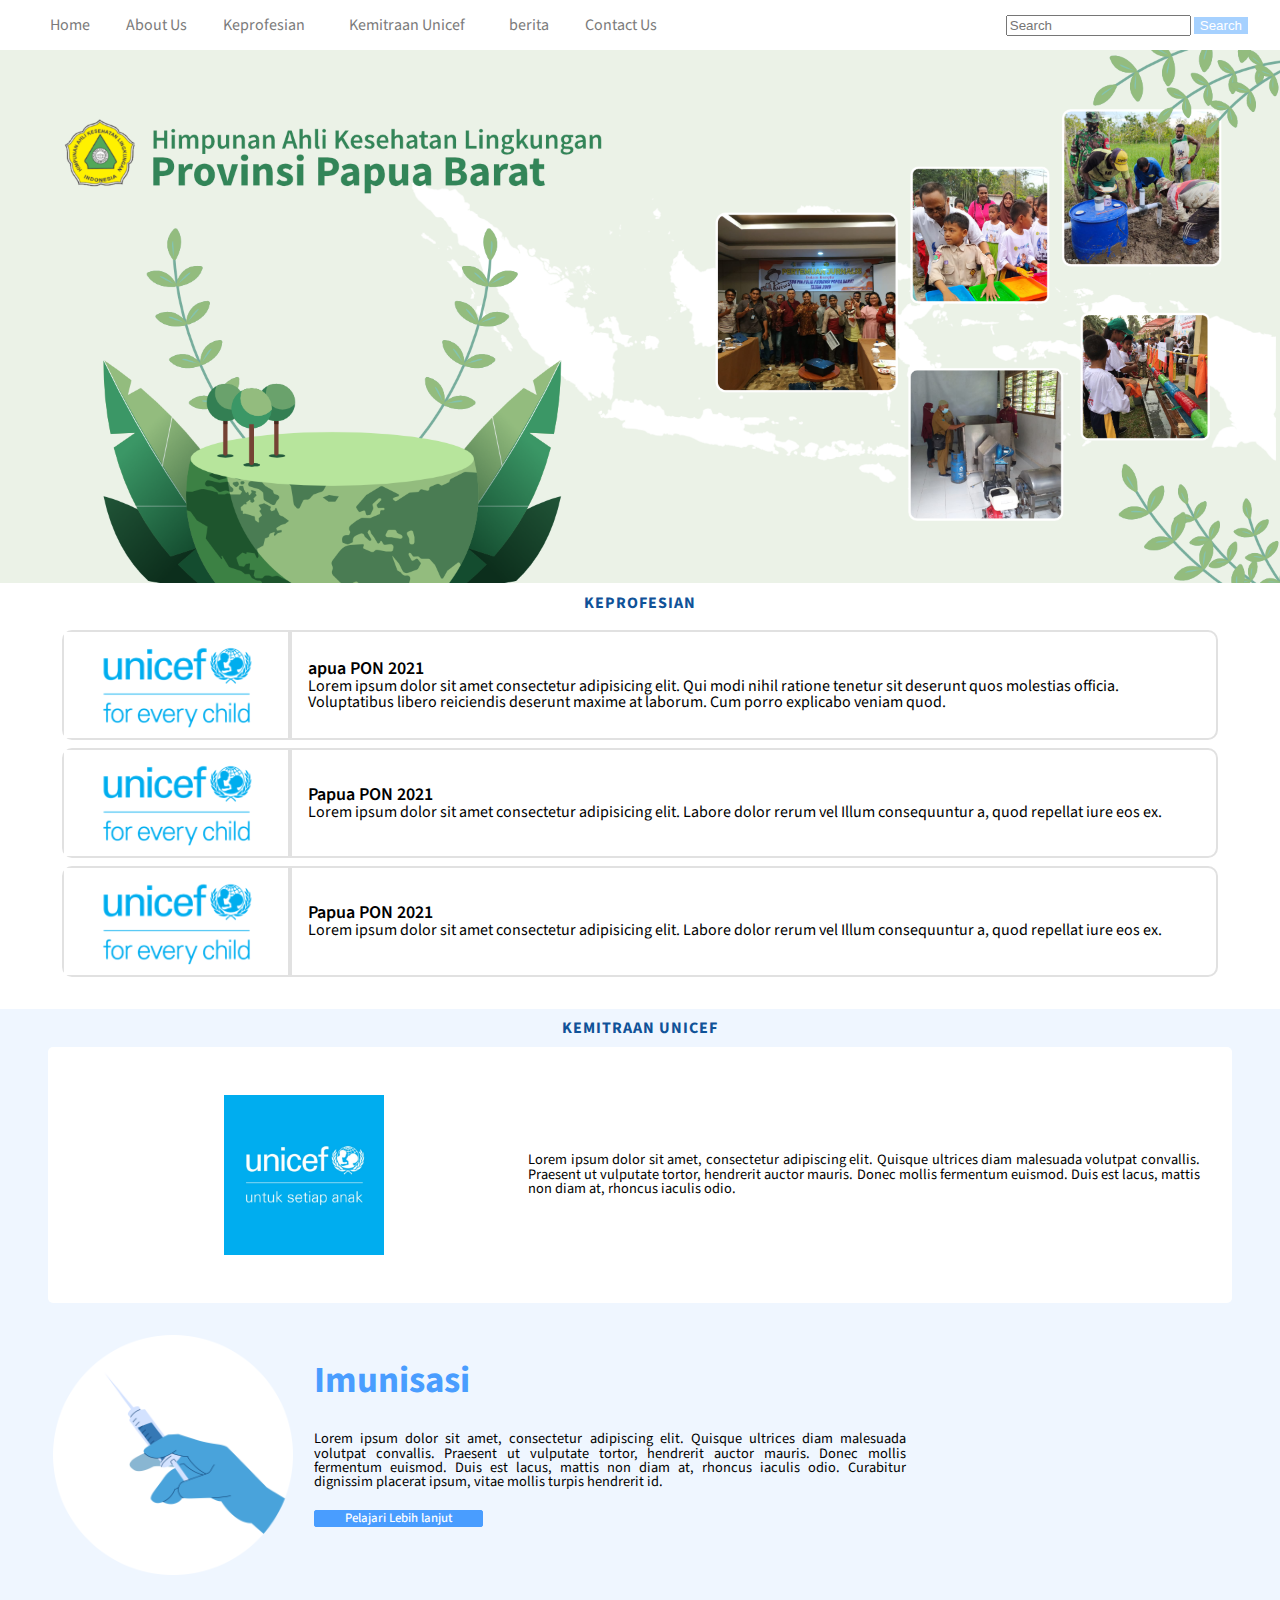
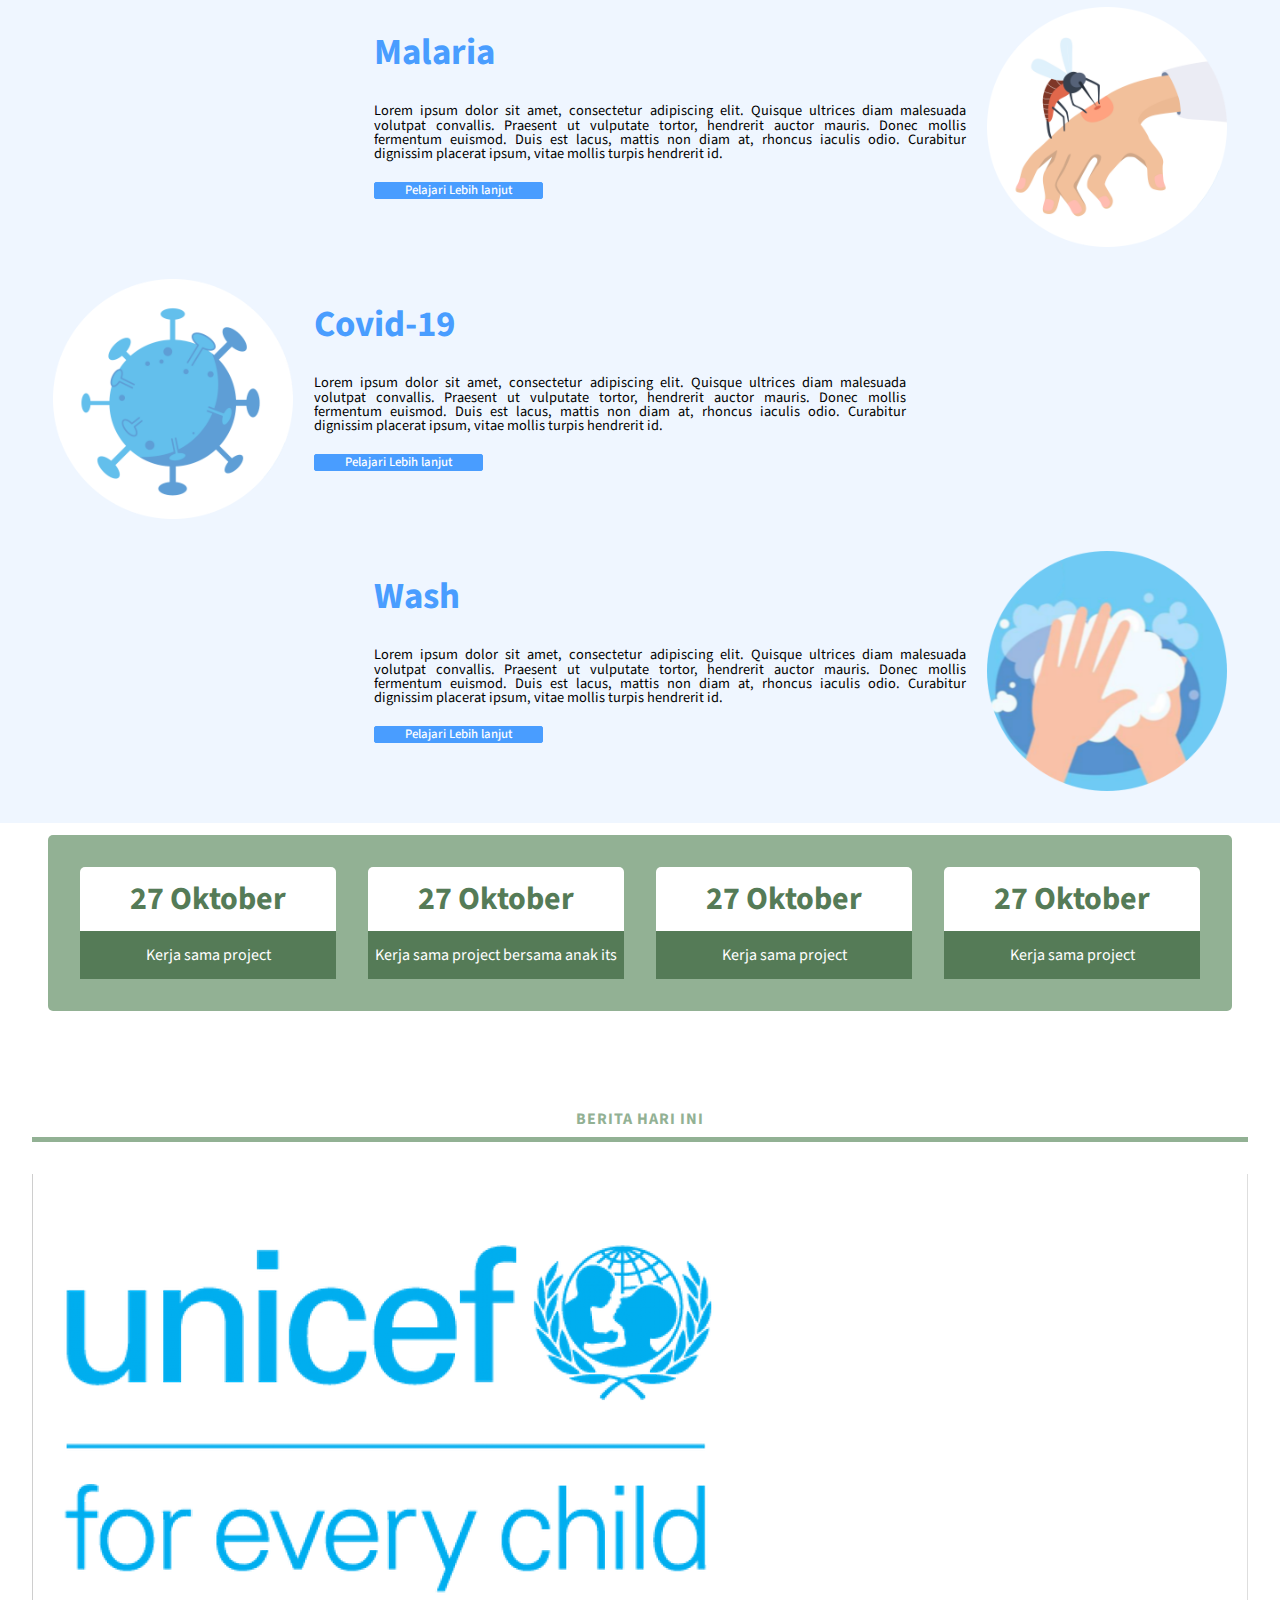
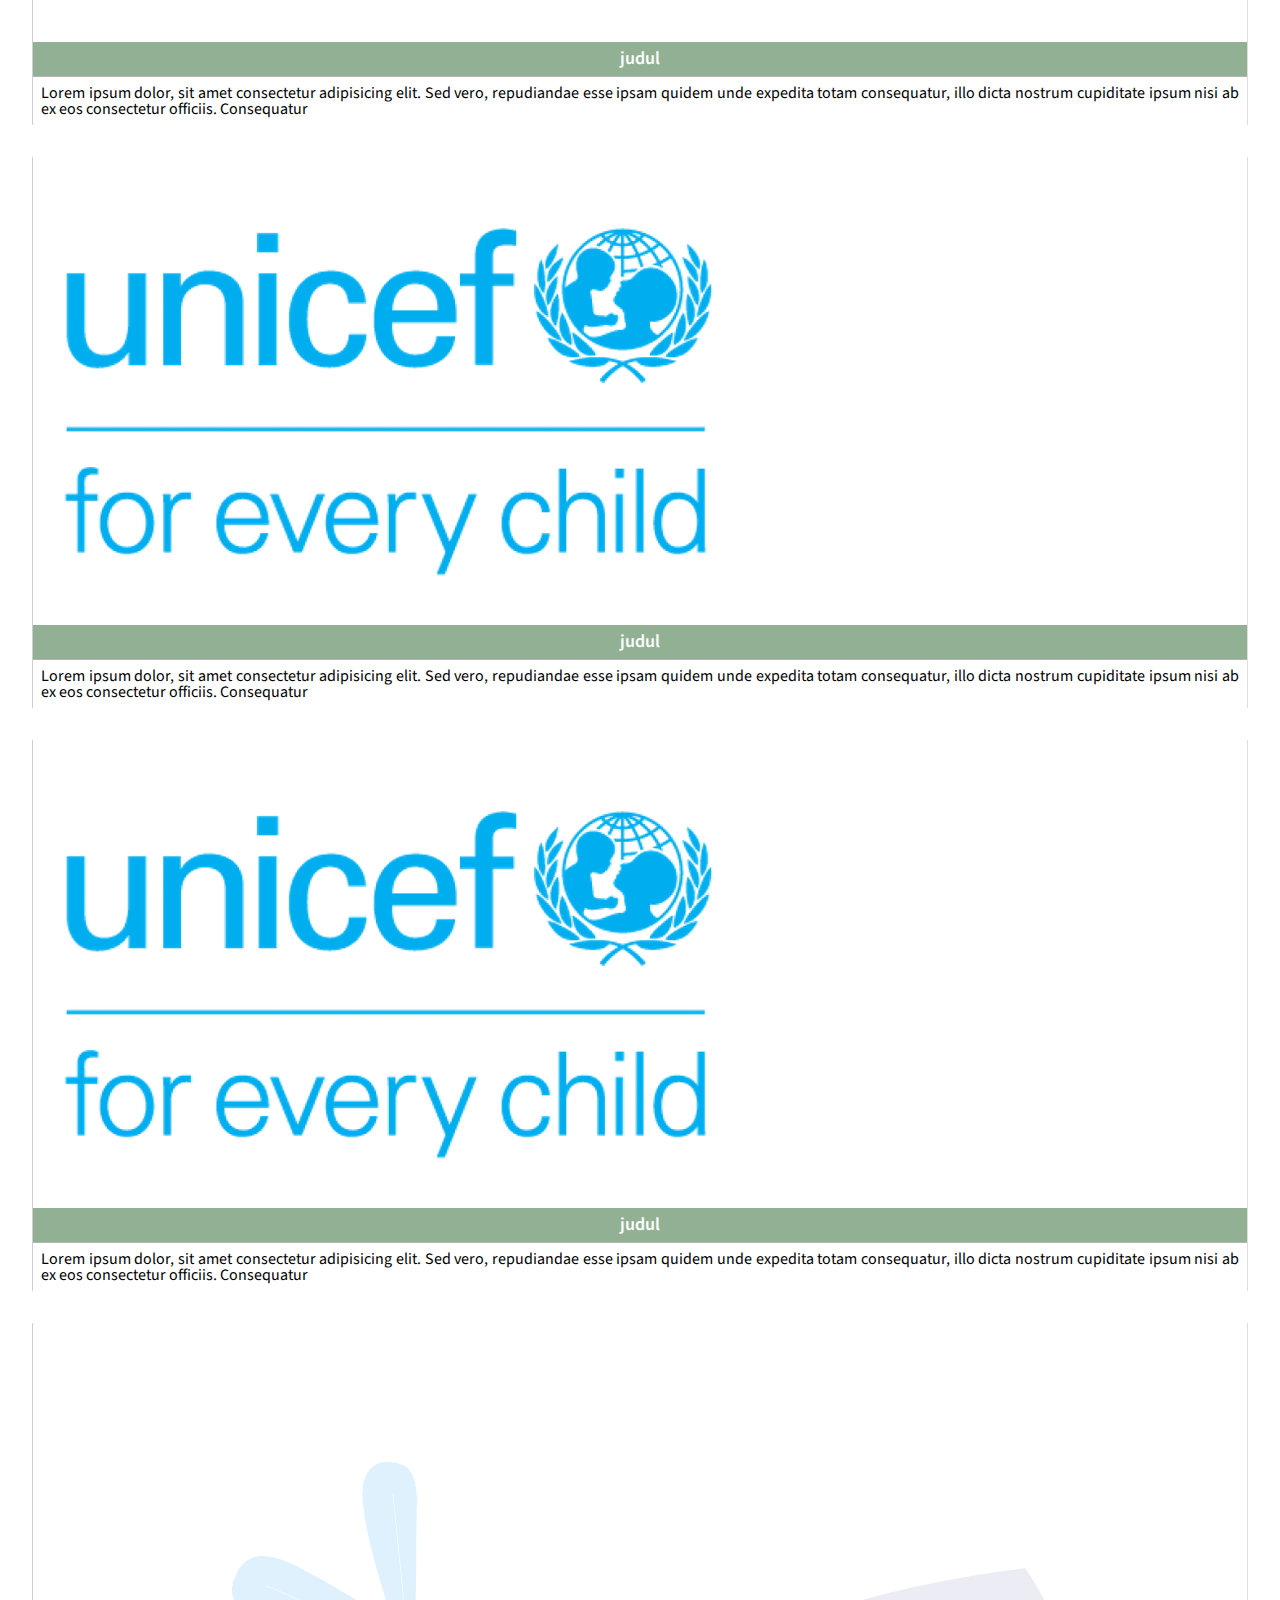
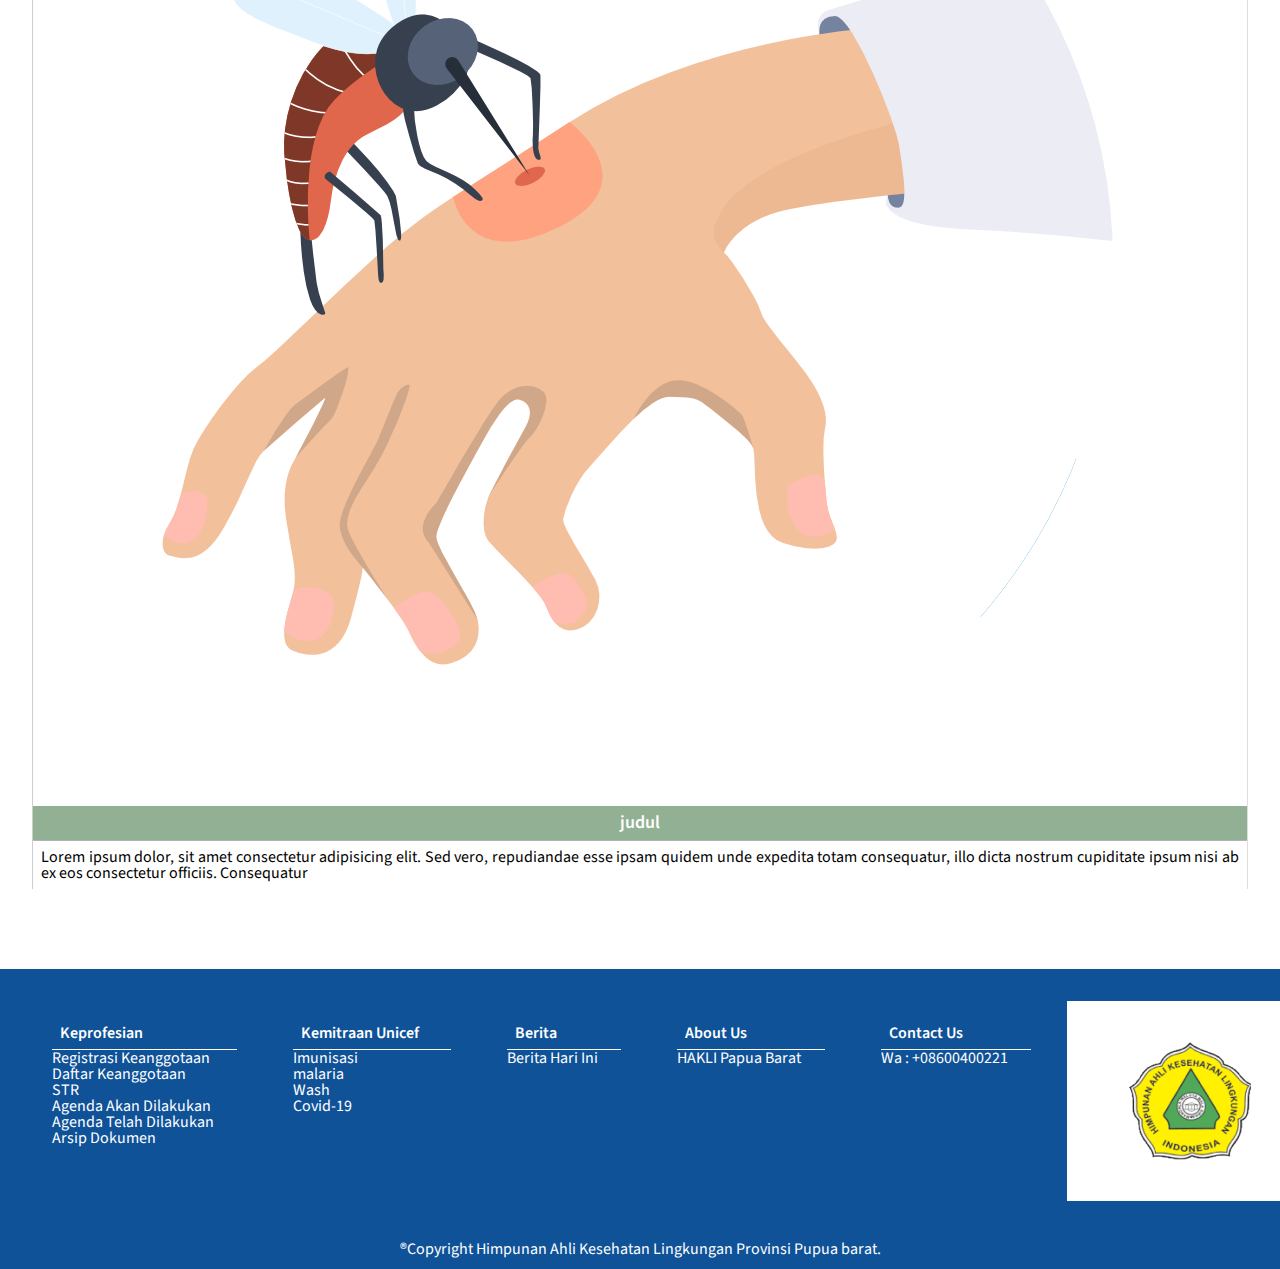
==== commit 4eb451fc: "update small" ====
--- a/index.html
+++ b/index.html
@@ -47,9 +47,9 @@
 
 
     <!-- tablet and desktop navbar -->
-    <section class="kepala">
+    <!-- <section class="kepala">
         <h2 class="tulisan-kepala">HAKLI Provinsi Papua Barat </h2>
-    </section>
+    </section> -->
     <nav class="menubar">
         <div class="menubar-kanan">
             <a href="#">Home</a>
@@ -175,7 +175,7 @@
 
     <!-- ex -->
     <header class="container-fluid header">
-
+        <img src="./images/header.png" alt="">
     </header>
 
     <main class="container-fluid main">
@@ -191,13 +191,20 @@
 
                 <div class="profesi-kotak">
                     <div class="profesi-gambar">
+                        <!-- catch image -->
                         <img src="./images/unicef.png" alt="">
                     </div>
                     <div class="profesi-tulisan">
                         <section class="profesi-judul">
-                            <h3>Papua PON 2021</h3>
+                            <h3>
+                                <!-- title -->
+                                <!-- permalink -->
+                                apua PON 2021
+
+                            </h3>
                         </section>
                         <section class="profesi-paragraf">
+                            <!-- content - 250 word -->
                             Lorem ipsum dolor sit amet consectetur adipisicing elit. Qui modi nihil ratione tenetur
                             sit
                             deserunt quos molestias officia. Voluptatibus libero reiciendis deserunt maxime at
@@ -206,6 +213,7 @@
                         </section>
                     </div>
                 </div>
+                <!-- bawah abaikan, page 5 -->
                 <div class="profesi-kotak">
                     <div class="profesi-gambar">
                         <img src="./images/unicef.png" alt="">
@@ -378,26 +386,30 @@
                 </div>
             </div>
 
-            <!-- <div class="custom-unicef">
-                ini custom made ya nanti nyusul
-            </div> -->
         </section>
 
-        <!-- di bawah adalah space Dynamic  -->
+        <!-- agenda -->
         <section class="container-fluid agenda">
-            <h2>
-                AGENDA
-            </h2>
+
             <div class="agenda-kotak">
                 <div class="agenda-akan">
                     <div class="agenda-list">
                         <div class="agenda-list-tanggal">
-                            <p>27 Oktober</p>
+                            <p>
+                                <!-- content -->
+                                27 Oktober
+                            </p>
                         </div>
                         <div class="agenda-list-judul">
-                            <p>Kerja sama project</p>
-                        </div>
-                    </div>
+                            <p>
+                                <!-- content -->
+
+                                Kerja sama project
+                            </p>
+                        </div>
+                    </div>
+
+                    <!-- di bawah di abaikan, page 4 -->
                     <div class="agenda-list">
                         <div class="agenda-list-tanggal">
                             <p>27 Oktober</p>
@@ -414,61 +426,20 @@
                             <p>Kerja sama project</p>
                         </div>
                     </div>
+                    <div class="agenda-list">
+                        <div class="agenda-list-tanggal">
+                            <p>27 Oktober</p>
+                        </div>
+                        <div class="agenda-list-judul">
+                            <p>Kerja sama project</p>
+                        </div>
+                    </div>
 
                 </div>
 
             </div>
         </section>
         <section class="container-fluid berita">
-
-            <!-- <div class="berita-space">
-
-                <div class="berita-kotak">
-                    <div class="berita-gambar">
-                        <img src="./images/unicef.png" alt="">
-                    </div>
-                    <div class="berita-tulisan">
-                        <section class="berita-judul">
-                            <h3>Papua PON 2021</h3>
-                        </section>
-                        <section class="berita-paragraf">
-                            Lorem ipsum dolor sit amet consectetur adipisicing elit. Qui modi nihil ratione tenetur sit
-                            deserunt quos molestias officia. Voluptatibus libero reiciendis deserunt maxime at laborum.
-                            Cum porro explicabo veniam quod.
-                        </section>
-                    </div>
-                </div>
-                <div class="berita-kotak">
-                    <div class="berita-gambar">
-                        <img src="./images/unicef.png" alt="">
-                    </div>
-                    <div class="berita-tulisan">
-                        <section class="berita-judul">
-                            <h3>Papua PON 2021</h3>
-                        </section>
-                        <section class="berita-paragraf">
-                            Lorem ipsum dolor sit amet consectetur adipisicing elit. Labore dolor rerum vel Illum
-                            consequuntur a, quod repellat iure eos ex.
-                        </section>
-                    </div>
-                </div>
-                <div class="berita-kotak">
-                    <div class="berita-gambar">
-                        <img src="./images/unicef.png" alt="">
-                    </div>
-                    <div class="berita-tulisan">
-                        <section class="berita-judul">
-                            <h3>Papua PON 2021</h3>
-                        </section>
-                        <section class="berita-paragraf">
-                            Lorem ipsum dolor sit amet consectetur adipisicing elit. Labore dolor rerum vel Illum
-                            consequuntur a, quod repellat iure eos ex.
-                        </section>
-                    </div>
-                </div>
-
-
-            </div> -->
             <div class="container-fluid berita-kotak">
                 <div class="judul3">
                     <H2>
@@ -482,22 +453,30 @@
                         <div class="container berita-in">
                             <div class="row">
                                 <div class="col berita-list-gambar">
+                                    <!-- catch image -->
                                     <img src="./images/unicef.png" class="img-fluid" alt="">
                                 </div>
                             </div>
                             <div class="row">
                                 <div class="col berita-list-judul">
-                                    <h3>judul</h3>
+                                    <h3>
+                                        <!-- title -->
+                                        judul
+                                    </h3>
                                 </div>
                             </div>
                             <div class="row">
                                 <div class="col berita-list-tulisan">
-                                    <p>Lorem ipsum dolor, sit amet consectetur adipisicing elit. Sed vero,
+
+                                    <p>
+                                        <!-- content - 250 word -->
+                                        Lorem ipsum dolor, sit amet consectetur adipisicing elit. Sed vero,
                                         repudiandae
                                         esse
                                         ipsam quidem unde expedita totam consequatur, illo dicta nostrum cupiditate
                                         ipsum nisi
-                                        ab ex eos consectetur officiis. Consequatur</p>
+                                        ab ex eos consectetur officiis. Consequatur
+                                    </p>
                                 </div>
                             </div>
                         </div>
--- a/css/app.css
+++ b/css/app.css
@@ -10,14 +10,31 @@
 
 
 */
+ .header img{
+     width: 100%;
+     height: auto;
+ }
 
 /* Small devices (landscape phones, 576px and up) */
 @media (min-width: 375px) {
-
+    /* tambahan gambar */
+    .entry-content > *:not(.alignwide):not(.alignfull):not(.alignleft):not(.alignright):not(.is-style-wide) {
+        max-width: 58rem;
+        width: calc(100% - 4rem);
+    }
+
+    /* ---------------------
+    skeleton
+    ------------------------ */
     .main{
         width: 100%;
-    }
-
+        background-color: white;
+    }
+
+   
+    /* ---------------------
+    limit
+    ------------------------ */
     body{
         font-family: 'Source Sans Pro', sans-serif;
         max-width: 1920px; 
@@ -25,51 +42,77 @@
 	    float: none !important; 
     }
     
-   
-    
-    container-fluid{
-        min-height: 200px;
-        background-color: antiquewhite;
-    }
-    
-    
+     /* ---------------------
+    header gambar
+    ------------------------ */
+    .header{
+        display: flex;
+        align-items: flex-start;
+        justify-content: end;
+        background-color:#f0f9ff;
+        min-height: 300px;
+        padding: 0;
+    }
+
+    /* ---------------------
+    Font
+    ------------------------ */
 
     h1, h2, h3{
         font-family: 'Source Sans Pro', sans-serif;
     }
-    
-    main{
-        min-height: 500px;
-    }
-    
-    main .tulisan{
-        padding: 1em 4em;
-        min-height: 200px;
-        display: flex;
-        align-items: center;
-        justify-content: center;
-        flex-direction: column;
-    }
-    
-    .custom-kategori{
-        display: flex;
-        align-items: center;
-        justify-content: center;
-        background-color: #f2f2f2;
-        width: 90%;
-        height: 4rem;
-    }
-
-    .custom-komentar{
-        display: flex;
-        align-items: center;
-        justify-content: center;
-        background-color: #f2f2f2;
-        width: 90%;
-        height: 4rem;
-    }
-
-    /* navigasi default dan hp */
+
+    .main h2{
+        text-align: center;
+        letter-spacing: 1px;
+        font-weight: 700;
+        color: #0F5298;
+        padding: 0.5em 0.8em;
+        margin : 0.2em 2em;
+    
+    }
+    
+    /* ---------------------
+    Post dan Page
+    file : Single.php
+    ------------------------ */
+    .postingan{
+        
+        display: flex;
+        align-items: center;
+        justify-content: center;
+
+    }
+
+    .tulisan{
+        width: 70%;
+      
+        
+    }
+    .tulisan h2{
+        font-size: 3rem;
+        font-weight: 600;
+        text-align: center;
+        color: #0F5298;
+
+    }
+    .tulisan h3{
+        font-size: 0.9rem;
+        text-align: center;
+        color: #92B194;
+        margin-bottom: 0.5rem;
+
+    }
+    .tulisan p{
+        font-size: 1em;
+        text-align: justify;
+    }
+
+  
+
+    /* -----------------
+    navigasi table dan destop
+    ----------------------*/
     .menubar{
         display: flex;
         flex-direction: row;
@@ -99,27 +142,19 @@
         font-size: medium;
         font-weight: 400;
         text-decoration: none;
-        padding: 0 10px;
-        /* background-color: pink; */
+        padding: 0 10px;    
         margin: 0.5rem ;
-        color: rgb(123, 123, 123);
-        /* background-color: #b64a4a; */
+        color: rgb(123, 123, 123);    
         margin-top: 0;
         margin-bottom: 0;
-    
-        /* experiment */
-        /* background-color: red; */
-        display: flex;
-        justify-content: center;
-        align-items: center;
-        /* min-height: 50px; */
+        display: flex;
+        justify-content: center;
+        align-items: center;
         padding: 0 10px;
     }
     
     nav a:hover{ 
         color: rgb(123, 123, 123);
-         /* experiment */
-        /* background-color: rgb(255, 255, 255); */
     }
     
     
@@ -163,7 +198,7 @@
         flex-direction: column;
         background-color: #FBFBFB;
         padding: 1em;
-        /* padding-right: 3em; */
+        
     }
     
     .kotak-dropdown .kiri a{
@@ -176,7 +211,7 @@
         font-weight: 400;
         text-decoration: none;
         padding: 10px 20px;
-        /* transition: background-color 0.3s, color 0.3s; */
+        
     }
     .kotak-dropdown .kiri a:hover{
         background-color: #71c4ff;
@@ -191,8 +226,6 @@
         background-color: rgb(255, 255, 255);
         align-items: center;
         justify-content: center;
-        /* min-width: 100px;
-        min-height: 100px; */
         padding: 3em 1em;
     }
 
@@ -202,7 +235,9 @@
 
    
    
-    /* ini kalau jadi */
+    /* ----------------
+    judul paling atas
+    ------------------ */
     .kepala{
         display: flex;
         align-items: center;
@@ -220,11 +255,10 @@
         
     }
 
-    /* navigasi tablet dan desktop */
-    .bg-light{
-        background-color: white;
-    }
-    
+    /*--------------
+    navigasi mobile
+    ---------------- */
+
     .navbar-toggler {
     border: 0;
     }
@@ -232,29 +266,46 @@
     .navbar-light .navbar-toggler{
         border-color: 0;
     }
+    .dropdown-menu li h3{
+        color: #71c4ff;;
+        font-size: 1.2em;
+        padding-left: 1em;
+    }
+    .cari{
+        border: none;
+        background-color: #a6d1ff;
+        color: white;
+    }
+
+    .cari:hover{
+        background-color: #0F5298;
+        color: white;
+        border: none;
+        box-shadow: none;
+    }
+    .cari:active{
+        background-color: #0F5298;
+        color: white;
+    }
+
+    .logo {
+        /* margin: 2rem;
+        padding: 2rem; */
+    }
   
-    main .tulisan p{
-    
-    }
-    .main h2{
-        text-align: center;
-        letter-spacing: 1px;
-        font-weight: 700;
-        color: #0F5298;
-        padding: 0.5em 0.8em;
-        margin : 0.2em 2em;
-    
-    }
-    /* 
-    ------------------------
-    space front-page profesi
-    ------------------------
-    */
+    
+    /* ---------------------
+    space profesi
+    file : font-page.php
+    ------------------------*/
+    .keprofesian{
+        min-height: 200px;
+    }
+    
     .profesi-space{
         display: flex;
         flex-wrap: wrap;
         flex-direction: column;
-        /* background-color: #f0f0f0; */
         align-items: center;
         justify-content: space-around;
     }
@@ -264,20 +315,15 @@
         width: 80%;
         flex-direction: column;
         align-items: center;
-        /* background-color: #0F5298; */
-        /* padding: 4rem; */
-        align-items: center;
-        justify-content: center;
-        /* padding-bottom: 0.5rem; */
+        align-items: center;
+        justify-content: center;
         border-top: 4px solid #e1e1e1  ;
         margin-top: 2rem;
-        /* box-shadow:  3px 3px 5px 1px rgba(196, 196, 196, 0.2); */
     }
     
     .profesi-gambar{
         width: 100%;
         background-color: white;
-        /* min-height: 4rem; */
         height: 100%;
         display: flex;
         align-items: center;
@@ -301,39 +347,11 @@
         width: 10rem;
     }
 
-    /* 
-    ------------------------
-    space front-page berita
-    ------------------------
-    */
-
-
-    /* 
-    ------------------------
-    space front-page skeleton
-    ------------------------
-    */
-
-
-    .header{
-        display: flex;
-        align-items: flex-start;
-        justify-content: end;
-        background-color:#f0f9ff;
-        min-height: 300px;
-        padding: 0;
-    }
-    
-    
-    
-    .main{
-        background-color: white;
-    }
-    
-    .keprofesian{
-        min-height: 200px;
-    }
-    
+    /* ---------------------
+    space unicef
+    file : font-page.php
+    ------------------------*/
+
     .unicef{
         min-height: 200px;
         margin-top: 2rem;
@@ -344,16 +362,124 @@
         background-color: #EFF6FF;
         padding: 0 1rem;
     }
-    
-    .custom-unicef{
-        display: flex;
-        align-items: center;
-        justify-content: center;
-        background-color: #f2f2f2;
+
+    .unicef-header{
+        display: flex;
+        flex-direction: column;
+        justify-content: space-around;
+        padding: 1rem;
+        background-color: #ffffff;
+        margin-bottom: 2rem;
+        border-radius: 5px;
+    }
+
+    .unicef-logo{
+        display: flex;
+        flex-grow: 1;
+        align-items: center;
+        justify-content: center;
+        padding: 1rem;
+    }
+
+    .unicef-logo img{
+        width: 10rem;
+    }
+    .unicef-about{
+        
+        display: flex;
+        align-items: center;
+        justify-content: center;
+        flex-grow: 2;
+        max-width: 100%;
+    }
+
+    .unicef-about p{
+        text-align: justify;
+        font-size: 0.9rem;
+    
+    }
+
+
+    .unicef-kotak-1, .unicef-kotak-2, .unicef-kotak-3, .unicef-kotak-4{
+        display: flex;
+        flex-direction: column;
+        justify-content: center;
+        align-items: center;
+        margin-bottom: 2rem;
+    }
+
+
+    .unicef-gambar{
+        display: none;
+    }
+    .unicef-gambar-alt{
+        display: flex;
+        height: auto;
+        padding: 2rem;
+    }
+    .unicef-gambar-alt img{
+        width: 15rem;
+    }
+   
+
+    .unicef-tulisan{
+        display: flex;
+        flex-direction: column;
+        align-items: center;
+        justify-content: center;
+        padding: 1rem;
         width: 90%;
-        height: 4rem;
-    }
-
+    }
+
+    .unicef-tulisan-judul h3{
+        color: #499DFF;
+        font-size:2.3rem;
+        font-weight: 700;
+        margin-bottom: 0.5rem;
+    
+    }
+
+
+    .unicef-tulisan-paragraf{
+        text-align: justify;
+        font-size: 0.9rem;
+    }
+
+
+
+    .readmore{
+        border: 1px solid #499DFF;
+        background-color: #499DFF;
+        border-radius: 2px;
+        font-size: 0.8rem;
+        color: #ffffff;
+        font-weight: 500;
+        display: inline-block;
+        padding: 1px 30px;
+        text-decoration: none;
+        /* margin: 20px 0; */
+        transition: box-shadow 0.5s, transform 0.5s, background-color 0.2s;
+
+
+
+
+    }
+
+    /* tombol */
+
+    .readmore:hover{
+        border: 1px solid #499DFF;
+        color: white;
+        background-color: #499DFF;
+        box-shadow: 0.5em 0.5em 0em 0.01em #4467c1;
+        cursor: pointer;
+    }
+
+
+    /* ---------------------
+    space agenda
+    file : font-page.php
+    ------------------------*/
     .agenda{
         min-height: 200px;
         display: flex;
@@ -364,23 +490,164 @@
     }
     .agenda>h2{
         color: #92B194;
-        
-
-    }
-    .custom-agenda{
-        display: flex;
-        align-items: center;
-        justify-content: center;
-        background-color: #f2f2f2;
-        width: 90%;
-        height: 4rem;
-    }
+    }
+    
+    .agenda-kotak{
+        display: flex;
+        flex-direction: column;
+        justify-content: center;
+        align-items: center;
+        padding: 2.5rem;
+        background-color: #92B194;
+        min-height: 100px;
+    }
+    .agenda-akan{
+        display: flex;
+        flex-direction: column;
+        justify-content: space-around;
+        align-items: center;
+        width:100%;
+    }
+    
+    .agenda-list{
+        display: flex;
+        flex-direction: column;
+        flex-grow: 1;
+        margin: 1rem;
+        background-color: #ffffff;
+        /* min-height: 100px; */
+        width: 100%;
+        border-radius: 5px;
+
+        
+    }
+    .agenda-list-tanggal p{
+
+        text-align: center;
+        margin: 0;
+        font-size:xx-large;
+        font-weight: 700;
+        color :#557B57;
+    }
+    
+    .agenda-list-judul p{
+        color: #ffffff;
+        text-align: center;
+        margin: 0;
+        padding: 1rem 0;
+       
+    }
+
+    .agenda-list-judul{
+        display: flex;
+        flex-direction: column;
+        justify-content: center;
+        align-items: center;
+        
+        background-color: #557B57;
+    }
+    .agenda-list-tanggal{
+        display: flex;
+        height:4rem;
+        flex-direction: column;
+        justify-content: center;
+        align-items: center;
+        
+    }
+
+
+    /* ---------------------
+    space berita
+    file : font-page.php
+    ------------------------*/
     
     .berita{
         margin-top: 3rem;
         margin-bottom: 3rem;
     }
-    
+
+    .judul3{
+        width: 100%;
+        padding-bottom: 0.1rem;
+        border-bottom: 5px solid #92B194;
+    }
+    .judul3 h2{
+        margin: 0;
+    }
+
+    .berita-kotak{
+        box-sizing: border-box;
+        display: flex;
+        flex-direction: column;
+        justify-content: center;
+        align-items: center;
+        background-color: #ffffff;
+        border-radius: 5px;
+        padding: 2rem;
+        box-shadow: none;
+    
+    }
+    .berita-kotak h2{
+        color:#92B194;
+    }
+
+    .berita-list{
+        display: flex;
+        flex-direction: column;
+        background-color: #ffffff;
+        border: none;
+        margin-top: 2rem;
+        box-shadow: 12px 12px 1px 1px #c2dcc4;
+    }
+    .berita-in{
+        margin: 0;
+    }
+
+        
+    .berita-list-gambar{
+       
+        background-color: white;
+
+    }
+    
+    .berita-list-judul{
+        display: flex;
+        flex-direction: column;
+        justify-content: center;
+        align-items: center;
+        
+        background-color: #92B194;
+        border-bottom: 1px solid #b3b3b3;
+    }
+
+    .berita-list-judul h3{
+        color: #ffffff;
+        text-align: center;
+        margin: 0;
+        padding: 0.5rem 0;
+        font-weight: 600;
+        
+       
+    }
+    .berita-list-tulisan{
+        display: flex;
+        flex-direction: column;
+        justify-content: center;
+        align-items: center;
+        padding: 0.5rem;
+        background-color: #ffffff;
+    }
+    .berita-list-tulisan p{
+    text-align: justify;
+    }
+
+    
+    
+
+
+    /* ----------
+    footer
+    ---------- */
     .footer{
         display: flexbox;
         flex-direction: row;
@@ -391,11 +658,24 @@
     
         padding: 0;
     }
-    
+
     .footer p{
         color: white;
     }
     
+    .navigation .sub-nav{
+        flex-grow: 1;
+    }
+
+    .navigation .sub-nav{
+        flex-grow: 1;
+    }
+    
+    .navigation .sub-nav h3{
+        padding-left: 0;
+        margin-top: 1em;
+    }
+ 
     .informasi{
         width: 100%;
         min-height: 200px;
@@ -475,68 +755,347 @@
       
     }
 
-    /* ini krusial */
-    .keren{
-        height: 100px;
-        width: 100px;
-        background-color: red;
-        visibility: hidden;
-        
-    }
-
-    /* ini krusial */
+     /* ----------------
+    comment
+    ------------------- */
+
+    /* Comment Headers ----------------------------- */
+
+    .comments-wrapper {
+        margin-top: 3rem;
+    }
+
+    .comment-reply-title {
+        margin: 0 0 4rem 0;
+        text-align: center;
+    }
+
+
+    /* Comment Item ----------------------------- */
+
+    /* COMMENT HEADER */
+
+    .comments .comment,
+    .comments .pingback,
+    .comments .trackback,
+    .comments .review {
+        padding-top: 3.5rem;
+    }
+
+    div.comment:first-of-type {
+        margin-top: 3.5rem;
+        padding-top: 0;
+    }
+
+    .comments .comments-header + div {
+        margin-top: 0;
+        padding-top: 0;
+    }
+
+    .comment-body {
+        position: relative;
+    }
+
+    .comment .comment {
+        padding-left: 5%;
+    }
+
+    .comment-meta {
+        line-height: 1.1;
+        margin-bottom: 0;
+        min-height: 5rem;
+        padding-left: 5rem;
+        position: relative;
+    }
+
+    .hide-avatars .comment-meta {
+        min-height: 0;
+        padding-left: 0;
+    }
+
+    .comment-meta a {
+        color: inherit;
+    }
+
+    .comment-author {
+        font-size: 2rem;
+        font-weight: 600;
+        letter-spacing: -0.027777778em;
+    }
+
+    .comment-author a {
+        text-decoration: underline;
+    }
+
+    .comment-author a:hover,
+    .comment-author a:focus {
+        text-decoration: none;
+    }
+
+    .comment-meta .avatar {
+        height: 4rem;
+        position: absolute;
+        left: 0;
+        top: 0;
+        width: 4rem;
+    }
+
+    .comment-author .url {
+        text-decoration: underline;
+    }
+
+    .comment-metadata {
+        color: #92B194;
+        font-size: var(--font-small);
+        font-weight: 500;
+        margin-top: 0.6rem;
+    }
+
+    .comment-metadata a {
+        text-decoration: none;
+    }
+
+    .comment-metadata a:focus,
+    .comment-metadata a:hover {
+        text-decoration: underline;
+    }
+
+
+    /* COMMENT CONTENT */
+
+    .comment-content.entry-content > *:not(.alignwide):not(.alignfull):not(.alignleft):not(.alignright):not(.is-style-wide) {
+        width: 100%;
+        background-color:#f0f0f0;
+        padding:.5em;
+    }
+
+    .comment-content.entry-content .alignleft {
+
+        /*rtl:ignore*/
+        margin-left: 0;
+    }
+
+    .comment-content.entry-content .alignright {
+
+        /*rtl:ignore*/
+        margin-right: 0;
+    }
+
+    /* COMMENT FOOTER */
+
+    .comment-footer-meta {
+        align-items: center;
+        display: flex;
+        flex-wrap: wrap;
+        font-size: var(--font-small);
+        font-weight: 600;
+        justify-content: flex-start;
+        letter-spacing: 0.030833333em;
+        line-height: 1;
+        margin: 1.5rem 0 -1rem -1.5rem;
+        text-transform: uppercase;
+    }
+
+    .comment-footer-meta > * {
+        margin: 0 0 1rem 1.5rem;
+    }
+
+    .comment-reply-link {
+        background-color: #92B194;
+        border-radius:2px;
+        color: #fff;
+        display: block;
+        padding: 0.7rem;
+    }
+
+    .bypostauthor .comment-footer-meta .by-post-author {
+        display: block;
+    }
+
+    .comment-footer-meta a {
+        text-decoration: none;
+    }
+
+    .comment-footer-meta a:focus,
+    .comment-footer-meta a:hover {
+        text-decoration: underline;
+    }
+
+
+    /* Pingbacks & Trackbacks ------------------------- */
+
+    .pingback .comment-meta,
+    .trackback .comment-meta {
+        padding-left: 0;
+    }
+
+
+    /* Comments Pagination ---------------------------- */
+
+    .comments-pagination {
+        display: flex;
+        flex-wrap: wrap;
+        justify-content: space-between;
+        margin-top: 6rem;
+        text-align: center;
+    }
+
+    .comments-pagination.only-next {
+        justify-content: flex-end;
+    }
+
+    .comments-pagination .page-numbers {
+        display: none;
+        text-decoration: none;
+    }
+
+    .comments-pagination .page-numbers:focus,
+    .comments-pagination .page-numbers:hover {
+        text-decoration: underline;
+    }
+
+    .comments-pagination .prev,
+    .comments-pagination .next {
+        display: block;
+    }
+
+    .comments-pagination .prev {
+        left: 0;
+    }
+
+    .comments-pagination .next {
+        right: 0;
+        text-align: right;
+    }
+
+
+    /* Comment Respond ---------------------------- */
+
+    .comment-respond::after {
+        clear: both;
+        content: "";
+        display: block;
+    }
+
+    .comment-respond .comment-notes,
+    .comment-respond .logged-in-as {
+        color: #6d6d6d;
+        font-size: 1.6rem;
+        line-height: 1.4;
+        margin: -3rem 0 4rem 0;
+        text-align: center;
+    }
+
+    .comment-respond .comment-notes a,
+    .comment-respond .logged-in-as a {
+        color: inherit;
+        text-decoration: none;
+    }
+
+    .comment-respond .comment-notes a:focus,
+    .comment-respond .comment-notes a:hover,
+    .comment-respond .logged-in-as a:focus,
+    .comment-respond .logged-in-as a:hover {
+        text-decoration: underline;
+    }
+
+    .comment-respond p {
+        line-height: 1.1;
+        margin-bottom: 2rem;
+        margin-left: auto;
+        margin-right: auto;
+    }
+
+    .comment-respond p:not(.comment-notes) {
+        max-width: 58rem;
+    }
+
+    .comment-form-cookies-consent {
+        align-items: baseline;
+        display: flex;
+    }
+
+    .comment-respond > p:last-of-type {
+        margin-bottom: 0;
+    }
+
+    .comment-respond label {
+        display: block;
+    }
+
+    .comment-respond input[type="checkbox"] + label {
+        font-size: 1.5rem;
+        line-height: 1.25;
+    }
+
+    .comment-respond input[type="text"],
+    .comment-respond input[type="email"],
+    .comment-respond textarea {
+        margin-bottom: 0;
+    }
+
+    .comment-respond textarea {
+        height: 15rem;
+    }
+
+    .comment-respond #submit {
+        display: block;
+    }
+
+    .comment-respond .comments-closed {
+        text-align: center;
+    }
+
+
+    /* Reply Respond ---------------------------- */
+
+    .comments .comment-respond {
+        padding: 3rem 0 0;
+    }
+
+    .comments .comment-respond .comment-reply-title,
+    .comments .comment-respond .comment-notes,
+    .comments .comment-respond .logged-in-as {
+        text-align: left;
+    }
+
+    .comment-reply-title small {
+        display: block;
+        font-size: 1.6rem;
+        font-weight: 600;
+        letter-spacing: -0.0277em;
+        margin: 0.5rem 0 0 0;
+        white-space: nowrap;
+    }
+
+    .comment-reply-title small a {
+        text-decoration: none;
+    }
+
+    .comment-reply-title small a:focus,
+    .comment-reply-title small a:hover {
+        text-decoration: underline;
+    }
+    
+    /* ----------------
+    management menubar
+    ------------------- */
     .menubar{
         display: none;
     }
     .kepala{
         display: none;
     }
-
-    /* costumisasi mobile */
-    .navigation .sub-nav{
-       flex-grow: 1;
-        }
-    .navigation .sub-nav{
-    flex-grow: 1;
-    }
-    .navigation .sub-nav h3{
-        padding-left: 0;
-        margin-top: 1em;
-        }
-
-    .dropdown-menu li h3{
-        color: #71c4ff;;
-        font-size: 1.2em;
-        padding-left: 1em;
-    }
-    .cari{
-        border: none;
-        background-color: #a6d1ff;
-        color: white;
-    }
-
-    .cari:hover{
-        background-color: #0F5298;
-        color: white;
-        border: none;
-        box-shadow: none;
-    }
-    .cari:active{
-        background-color: #0F5298;
-        color: white;
-    }
-
-    .logo {
-        /* margin: 2rem;
-        padding: 2rem; */
-    }
-
          
     
 }
  /* Medium devices (tablets, 768px and up) */
  @media (min-width: 768px) {
-     .main{
+    .tulisan{
+        width: 60%;
+    }
+        
+    .main{
          width: 100%;
      }
  
@@ -544,19 +1103,11 @@
     html{
         margin: 0;
     }
-    /* .navbar{
-        display: none;
-    }
-    .menubar{
-        display: flex;
-    }
-    .kepala{
-        display: flex;
-    } */
-       
-    /* ----------------
-    unicef space
-    ---------------- */
+    
+    /* ---------------------
+    space unicef
+    file : font-page.php
+    ------------------------*/
 
     .unicef{
         min-height: 200px;
@@ -568,25 +1119,94 @@
         background-color: #EFF6FF;
         padding: 0 3rem;
     }
-
-    /* 
-    ------------------------
-    space front-page profesi
-    ------------------------
-    */
+    .unicef-header{
+        display: flex;
+        flex-direction: row;
+        /* max-width: %; */
+        justify-content: space-around;
+        padding: 2rem;
+        background-color: #ffffff;
+        margin-bottom: 2rem;
+    }
+    .unicef-about{
+        
+        display: flex;
+        align-items: center;
+        justify-content: center;
+        flex-grow: 2;
+        max-width: 60%;
+    }
+    .unicef-kotak-1{
+        display: flex;
+        flex-direction: row;
+        justify-content: flex-start;
+        margin-bottom: 2rem;
+    }
+    .unicef-kotak-2{
+        display: flex;
+        flex-direction: row;
+        justify-content: flex-end;
+    }
+    .unicef-kotak-3{
+        display: flex;
+        flex-direction: row;
+        justify-content: flex-start;
+        margin-bottom: 2rem;
+    }
+    .unicef-kotak-4{
+        display: flex;
+        flex-direction: row;
+        justify-content: flex-end;
+    }
+  
+
+
+    .unicef-tulisan{
+        display: inline;
+        /* display: flex;
+        flex-direction: column;
+        align-items: flex-start;
+        justify-content: flex-start; */
+        padding: 1rem;
+        width: 50%;
+    }
+    .unicef-gambar{
+        display: flex;
+        align-items: center;
+        justify-content: center;
+        width: 250px;
+        height: auto;
+        /* background-color: rgb(222, 222, 222); */
+        /* padding: 2rem; */
+    }
+    .unicef-gambar img{
+        width: 15rem;
+    }
+    .unicef-gambar-alt{
+        display: none;
+    }
+    .unicef-tulisan-judul h3{
+        color: #499DFF;
+        font-size:2.3rem;
+        font-weight: 700;
+        /* padding: 0 2rem; */
+        margin-bottom: 2rem;
+    
+    }
+
+    /* ---------------------
+    space profesi 
+    file : font-page.php
+    ------------------------*/
     .profesi-kotak{
         display: flex;
         width: 75%;
         flex-direction: row;
         align-items: center;
-        /* background-color: #0F5298; */
-        /* padding: 4rem; */
         align-items: center;
         justify-content:center;
-        /* padding-bottom: 0.5rem; */
         border: 2px solid #e1e1e1 ;
         border-radius: 10px;
-        /* border-left: 5px solid #e4e4e4  ; */
         margin-top: 0.5rem;
     }
         
@@ -595,8 +1215,6 @@
         width:auto;
         padding: 0 2rem;
         background-color: white;
-       /* min-height: 4rem; */
-        /* height: 100%; */
         display: flex;
         flex-wrap: wrap;
         align-items: center;
@@ -614,18 +1232,48 @@
     
     }
 
-     /* 
-    ------------------------
-    space front-page berita
-    ------------------------
-    */
-
+    /* ---------------------
+    space berita
+    file : font-page.php
+    ------------------------*/
+    .berita-list{
+        display: flex;
+        flex-direction: column;
+        background-color: #ffffff;
+        border-left: 1px solid #cecece;
+        border-right: 1px solid #dedede;
+        box-shadow: none;
+    }
+    .berita-list-judul{
+        padding: 0;
+    }
+    .berita-list-judul h3{
+       font-size: large;
+    }
+    .berita-kotak{
+        /* box-shadow:  3px 3px 8px 10px rgba(196, 196, 196, 0.2); */
+    }
+
+
+    /* ---------------------
+    space agenda
+    file : font-page.php
+    ------------------------*/
+    .agenda-akan{
+        display: flex;
+        flex-direction: row;
+        justify-content: space-around;
+        align-items: center;
+        width:100%;
+    }
     
  }
  
  /* Large devices (desktops, 992px and up) */
  @media (min-width: 992px) {
-    /* ini krusial */
+    /* ----------------
+    management menubar
+    ------------------- */
     .navbar{
         display: none;
     }
@@ -636,6 +1284,29 @@
         display: flex;
     }
 
+    /* ---------------------
+    space agenda
+    file : font-page.php
+    ------------------------*/
+    .agenda-kotak{
+        display: flex;
+        flex-direction: column;
+        justify-content: center;
+        align-items: center;
+        padding: 1rem;
+        background-color: #92B194;
+        width: 90%;
+        border-radius: 5px;
+        
+
+    }
+    .agenda-akan{
+        display: flex;
+        flex-direction: row;
+        justify-content: space-between;
+        align-items: center;
+        width: 100%;
+    }
 
     
  
@@ -643,7 +1314,9 @@
  
  /* Extra large devices (large desktops, 1200px and up) */
  @media (min-width: 1200px) {
-    /* ini krusial */
+    /* ----------------
+    management menubar
+    ------------------- */
     .navbar{
         display: none;
     }
@@ -653,25 +1326,22 @@
     .kepala{
         display: flex;
     }
-    /* 
-    ------------------------
-    space front-page profesi
-    ------------------------
-    */
+
+
+    /* ---------------------
+    space profesi 
+    file : font-page.php
+    ------------------------*/
 
     .profesi-kotak{
         display: flex;
         width: 90%;
     }
 
-     /* 
-    ------------------------
-    space front-page berita
-    ------------------------
-    */
-
-  
-
-    
+     /* ---------------------
+    space berita
+    file : font-page.php
+    ------------------------*/
+
  
  }